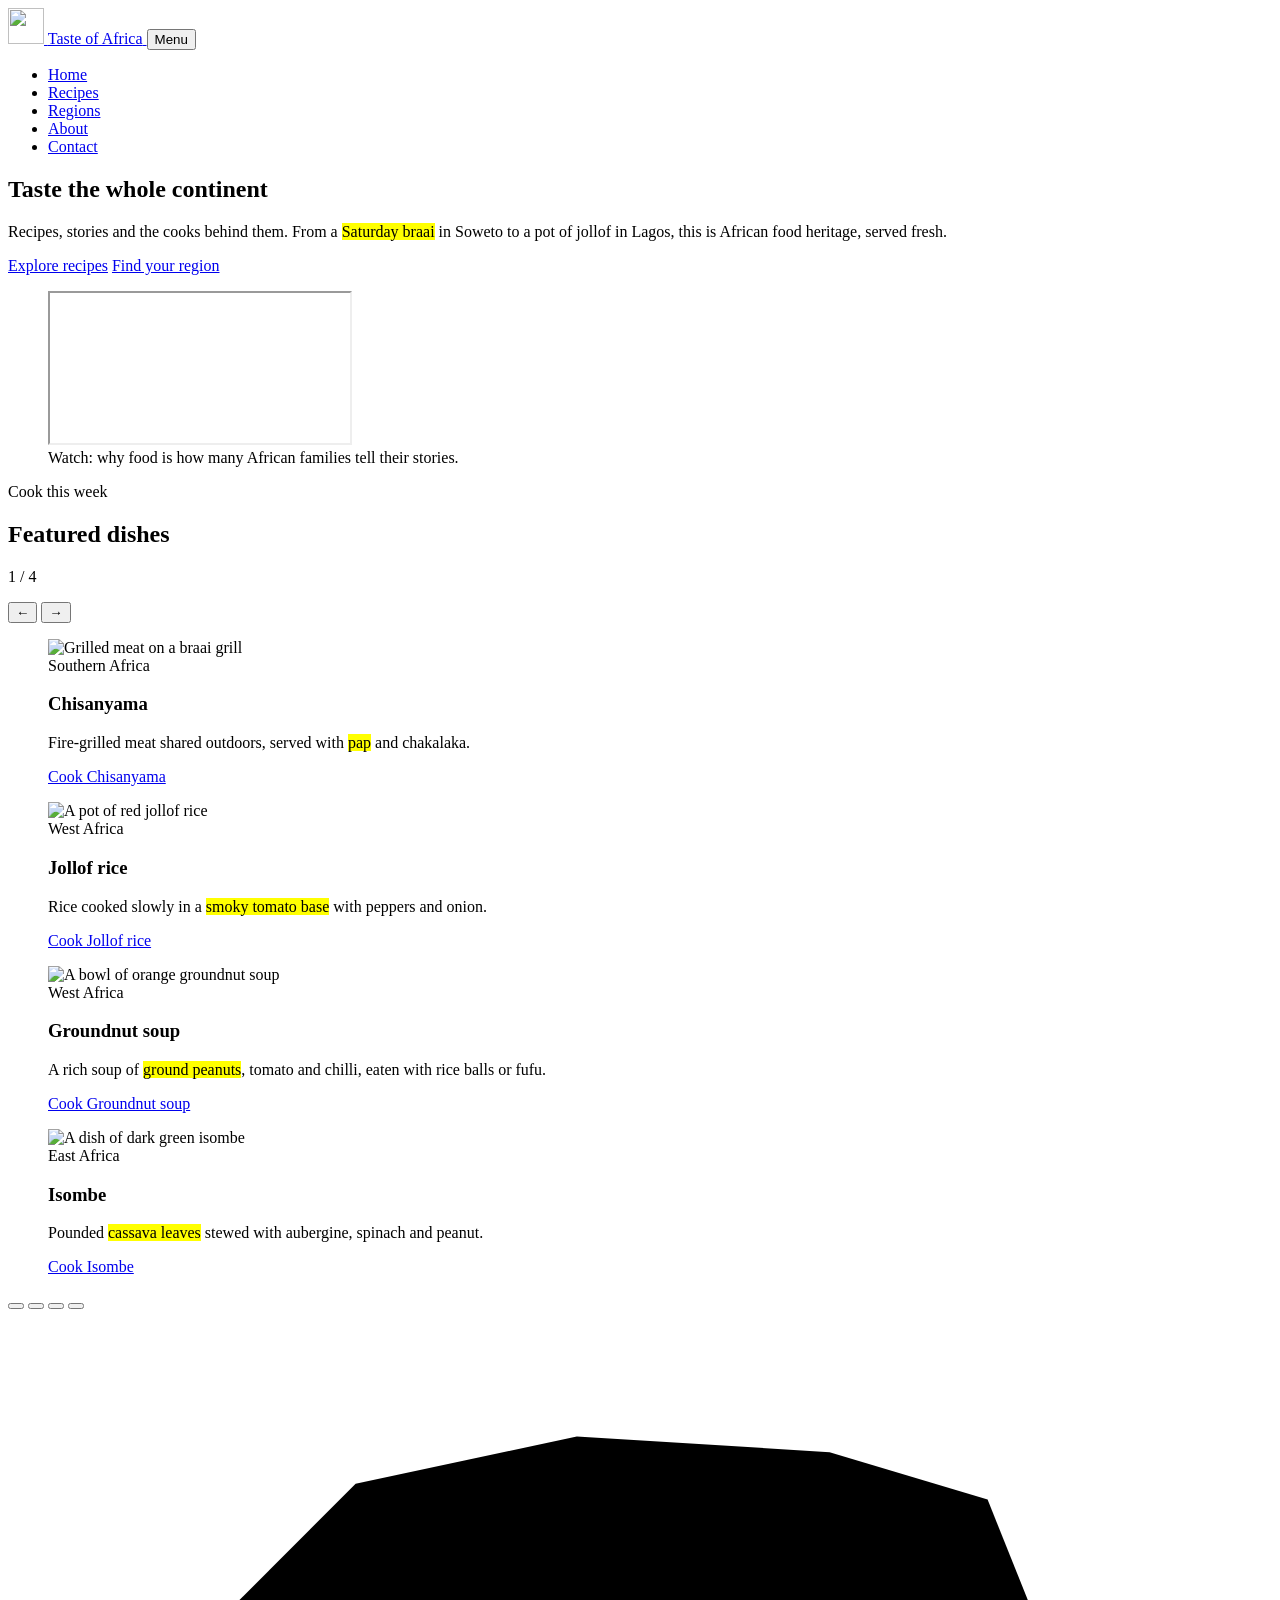
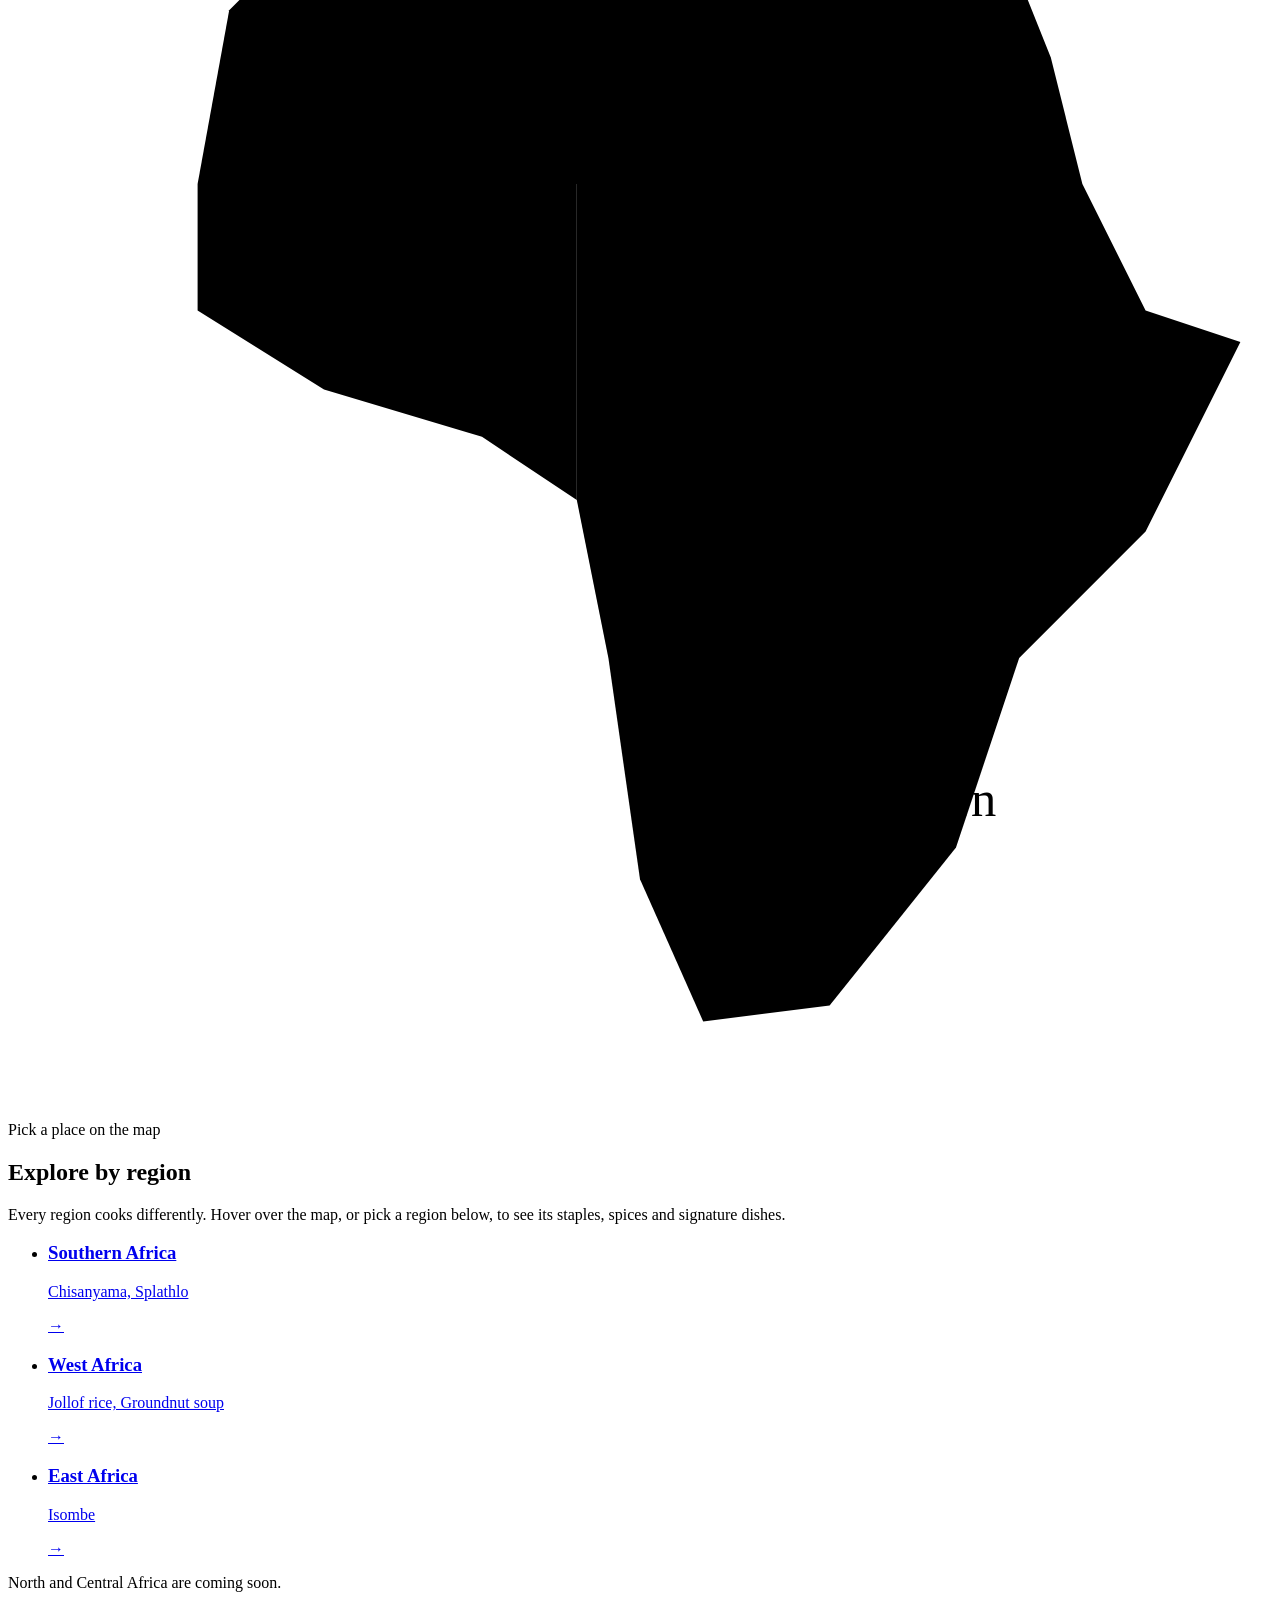
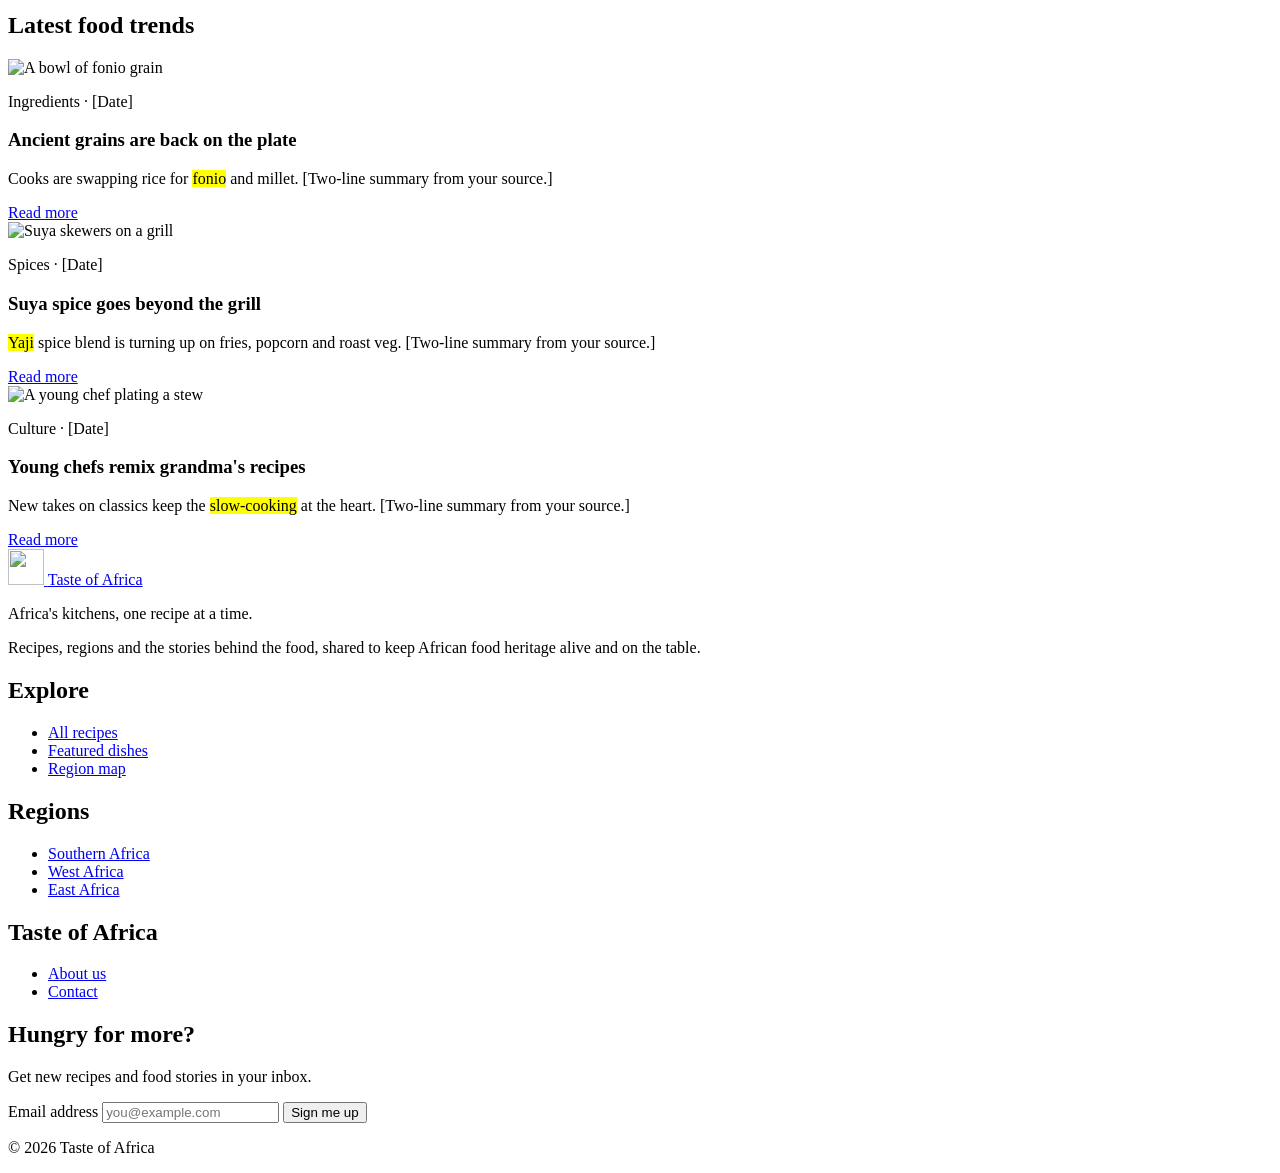
==== index.html @ c24361fb "Set up project structure and home page HTML" ====
<!DOCTYPE html>
<html lang="en">
<head>
  <meta charset="UTF-8">
  <meta name="viewport" content="width=device-width, initial-scale=1.0">
  <meta name="description" content="Recipes, regions and the stories behind African food, shared to keep African food heritage alive.">
  <title>Taste of Africa | Home</title>

  <link rel="preconnect" href="https://fonts.googleapis.com">
  <link rel="preconnect" href="https://fonts.gstatic.com" crossorigin>
  <link href="https://fonts.googleapis.com/css2?family=Bagel+Fat+One&family=Poppins:wght@400;500;600;700&display=swap" rel="stylesheet">

  <link rel="stylesheet" href="css/styles.css">
  <script src="js/script.js" defer></script>
</head>
<body>
  <header class="site-header">
    <nav class="nav" aria-label="Main">
      <a class="brand" href="index.html">
        <img src="images/logo.svg" alt="" width="36" height="36">
        <span>Taste of Africa</span>
      </a>
      <button class="menu-button" type="button" aria-expanded="false" aria-controls="nav-links">Menu</button>
      <ul class="nav-links" id="nav-links">
        <li><a href="index.html" aria-current="page">Home</a></li>
        <li><a href="recipes.html">Recipes</a></li>
        <li><a href="#regions">Regions</a></li>
        <li><a href="about.html">About</a></li>
        <li><a href="contact.html">Contact</a></li>
      </ul>
    </nav>
  </header>

  <main>
    <section class="hero" aria-labelledby="hero-title">
      <div class="hero-text">
        <h1 id="hero-title">Taste the whole continent</h1>
        <p>Recipes, stories and the cooks behind them. From a <mark>Saturday braai</mark> in Soweto to a pot of jollof in Lagos, this is African food heritage, served fresh.</p>
        <div class="hero-actions">
          <a class="btn btn-primary" href="recipes.html">Explore recipes</a>
          <a class="btn btn-secondary" href="#regions">Find your region</a>
        </div>
      </div>

      <figure class="hero-video">
        <iframe
          src="https://www.youtube.com/embed/VIDEO_ID"
          title="Introduction to African food culture video"
          loading="lazy"
          allow="accelerometer; clipboard-write; encrypted-media; gyroscope; picture-in-picture"
          referrerpolicy="strict-origin-when-cross-origin"
          allowfullscreen></iframe>
        <figcaption>Watch: why food is how many African families tell their stories.</figcaption>
      </figure>
    </section>

    <section class="featured" id="featured" aria-labelledby="featured-title">
      <div class="section-head">
        <div>
          <p class="eyebrow">Cook this week</p>
          <h2 id="featured-title">Featured dishes</h2>
        </div>
        <div class="carousel-controls">
          <p class="carousel-counter" aria-live="polite">1 / 4</p>
          <button class="carousel-prev" type="button" aria-label="Previous dish">&larr;</button>
          <button class="carousel-next" type="button" aria-label="Next dish">&rarr;</button>
        </div>
      </div>

      <div class="carousel">
        <figure class="slide is-active">
          <img src="images/dishes/chisanyama.jpg" alt="Grilled meat on a braai grill">
          <figcaption>
            <span class="tag tag-southern">Southern Africa</span>
            <h3>Chisanyama</h3>
            <p>Fire-grilled meat shared outdoors, served with <mark>pap</mark> and chakalaka.</p>
            <a class="btn btn-primary" href="recipes/chisanyama.html">Cook Chisanyama</a>
          </figcaption>
        </figure>

        <figure class="slide">
          <img src="images/dishes/jollof-rice.jpg" alt="A pot of red jollof rice">
          <figcaption>
            <span class="tag tag-west">West Africa</span>
            <h3>Jollof rice</h3>
            <p>Rice cooked slowly in a <mark>smoky tomato base</mark> with peppers and onion.</p>
            <a class="btn btn-primary" href="recipes/jollof-rice.html">Cook Jollof rice</a>
          </figcaption>
        </figure>

        <figure class="slide">
          <img src="images/dishes/groundnut-soup.jpg" alt="A bowl of orange groundnut soup">
          <figcaption>
            <span class="tag tag-west">West Africa</span>
            <h3>Groundnut soup</h3>
            <p>A rich soup of <mark>ground peanuts</mark>, tomato and chilli, eaten with rice balls or fufu.</p>
            <a class="btn btn-primary" href="recipes/groundnut-soup.html">Cook Groundnut soup</a>
          </figcaption>
        </figure>

        <figure class="slide">
          <img src="images/dishes/isombe.jpg" alt="A dish of dark green isombe">
          <figcaption>
            <span class="tag tag-east">East Africa</span>
            <h3>Isombe</h3>
            <p>Pounded <mark>cassava leaves</mark> stewed with aubergine, spinach and peanut.</p>
            <a class="btn btn-primary" href="recipes/isombe.html">Cook Isombe</a>
          </figcaption>
        </figure>
      </div>

      <div class="carousel-dots">
        <button type="button" aria-label="Show dish 1" aria-current="true"></button>
        <button type="button" aria-label="Show dish 2"></button>
        <button type="button" aria-label="Show dish 3"></button>
        <button type="button" aria-label="Show dish 4"></button>
      </div>
    </section>

    <section class="regions" id="regions" aria-labelledby="regions-title">
      <svg class="region-map" viewBox="0 0 400 440" aria-labelledby="map-title">
        <title id="map-title">Map of Africa's culinary regions</title>

        <g class="region region-soon">
          <title>North Africa, coming soon</title>
          <path d="M60 150 L70 95 L110 55 L180 40 L260 45 L310 60 L330 110 L340 150 Z"/>
          <text x="200" y="105">North &middot; soon</text>
        </g>

        <a class="region region-west" href="regions/west-africa.html" aria-label="West Africa">
          <title>West Africa</title>
          <path d="M60 150 L180 150 L180 250 L150 230 L100 215 L60 190 Z"/>
          <text x="120" y="185">West</text>
        </a>

        <g class="region region-soon">
          <title>Central Africa, coming soon</title>
          <path d="M180 150 L250 150 L250 300 L190 300 L180 250 Z"/>
          <text x="215" y="215">Central</text>
          <text x="215" y="235">soon</text>
        </g>

        <a class="region region-east" href="regions/east-africa.html" aria-label="East Africa">
          <title>East Africa</title>
          <path d="M250 150 L340 150 L360 190 L390 200 L360 260 L320 300 L250 300 Z"/>
          <text x="300" y="215">East</text>
        </a>

        <a class="region region-southern" href="regions/southern-africa.html" aria-label="Southern Africa">
          <title>Southern Africa</title>
          <path d="M190 300 L320 300 L300 360 L260 410 L220 415 L200 370 Z"/>
          <text x="255" y="350">Southern</text>
        </a>
      </svg>

      <div class="regions-text">
        <p class="eyebrow">Pick a place on the map</p>
        <h2 id="regions-title">Explore by region</h2>
        <p>Every region cooks differently. Hover over the map, or pick a region below, to see its staples, spices and signature dishes.</p>

        <ul class="region-cards">
          <li>
            <a class="region-card region-card-southern" href="regions/southern-africa.html">
              <h3>Southern Africa</h3>
              <p>Chisanyama, Splathlo</p>
              <span aria-hidden="true">&rarr;</span>
            </a>
          </li>
          <li>
            <a class="region-card region-card-west" href="regions/west-africa.html">
              <h3>West Africa</h3>
              <p>Jollof rice, Groundnut soup</p>
              <span aria-hidden="true">&rarr;</span>
            </a>
          </li>
          <li>
            <a class="region-card region-card-east" href="regions/east-africa.html">
              <h3>East Africa</h3>
              <p>Isombe</p>
              <span aria-hidden="true">&rarr;</span>
            </a>
          </li>
        </ul>

        <p>North and Central Africa are coming soon.</p>
      </div>
    </section>

    <section class="trends" aria-labelledby="trends-title">
      <h2 id="trends-title">Latest food trends</h2>

      <div class="trend-list">
        <article class="trend-card">
          <img src="images/trends/fonio.jpg" alt="A bowl of fonio grain">
          <p class="trend-meta"><span>Ingredients</span> &middot; [Date]</p>
          <h3>Ancient grains are back on the plate</h3>
          <p>Cooks are swapping rice for <mark>fonio</mark> and millet. [Two-line summary from your source.]</p>
          <a href="#">Read more</a>
        </article>

        <article class="trend-card">
          <img src="images/trends/suya.jpg" alt="Suya skewers on a grill">
          <p class="trend-meta"><span>Spices</span> &middot; [Date]</p>
          <h3>Suya spice goes beyond the grill</h3>
          <p><mark>Yaji</mark> spice blend is turning up on fries, popcorn and roast veg. [Two-line summary from your source.]</p>
          <a href="#">Read more</a>
        </article>

        <article class="trend-card">
          <img src="images/trends/young-chef.jpg" alt="A young chef plating a stew">
          <p class="trend-meta"><span>Culture</span> &middot; [Date]</p>
          <h3>Young chefs remix grandma's recipes</h3>
          <p>New takes on classics keep the <mark>slow-cooking</mark> at the heart. [Two-line summary from your source.]</p>
          <a href="#">Read more</a>
        </article>
      </div>
    </section>
  </main>

  <footer class="site-footer">
    <div class="checker-strip" aria-hidden="true"></div>

    <div class="footer-brand">
      <a class="brand" href="index.html">
        <img src="images/logo.svg" alt="" width="36" height="36">
        <span>Taste of Africa</span>
      </a>
      <p class="tagline">Africa's kitchens, one recipe at a time.</p>
      <p>Recipes, regions and the stories behind the food, shared to keep African food heritage alive and on the table.</p>
    </div>

    <nav class="footer-links" aria-label="Footer">
      <div>
        <h2>Explore</h2>
        <ul>
          <li><a href="recipes.html">All recipes</a></li>
          <li><a href="#featured">Featured dishes</a></li>
          <li><a href="#regions">Region map</a></li>
        </ul>
      </div>
      <div>
        <h2>Regions</h2>
        <ul>
          <li><a href="regions/southern-africa.html">Southern Africa</a></li>
          <li><a href="regions/west-africa.html">West Africa</a></li>
          <li><a href="regions/east-africa.html">East Africa</a></li>
        </ul>
      </div>
      <div>
        <h2>Taste of Africa</h2>
        <ul>
          <li><a href="about.html">About us</a></li>
          <li><a href="contact.html">Contact</a></li>
        </ul>
      </div>
    </nav>

    <form class="newsletter" action="#" method="post">
      <div>
        <h2>Hungry for more?</h2>
        <p>Get new recipes and food stories in your inbox.</p>
      </div>
      <label for="newsletter-email">Email address</label>
      <input type="email" id="newsletter-email" name="email" placeholder="you@example.com" required>
      <button type="submit">Sign me up</button>
    </form>

    <p class="copyright">&copy; 2026 Taste of Africa</p>
  </footer>
</body>
</html>
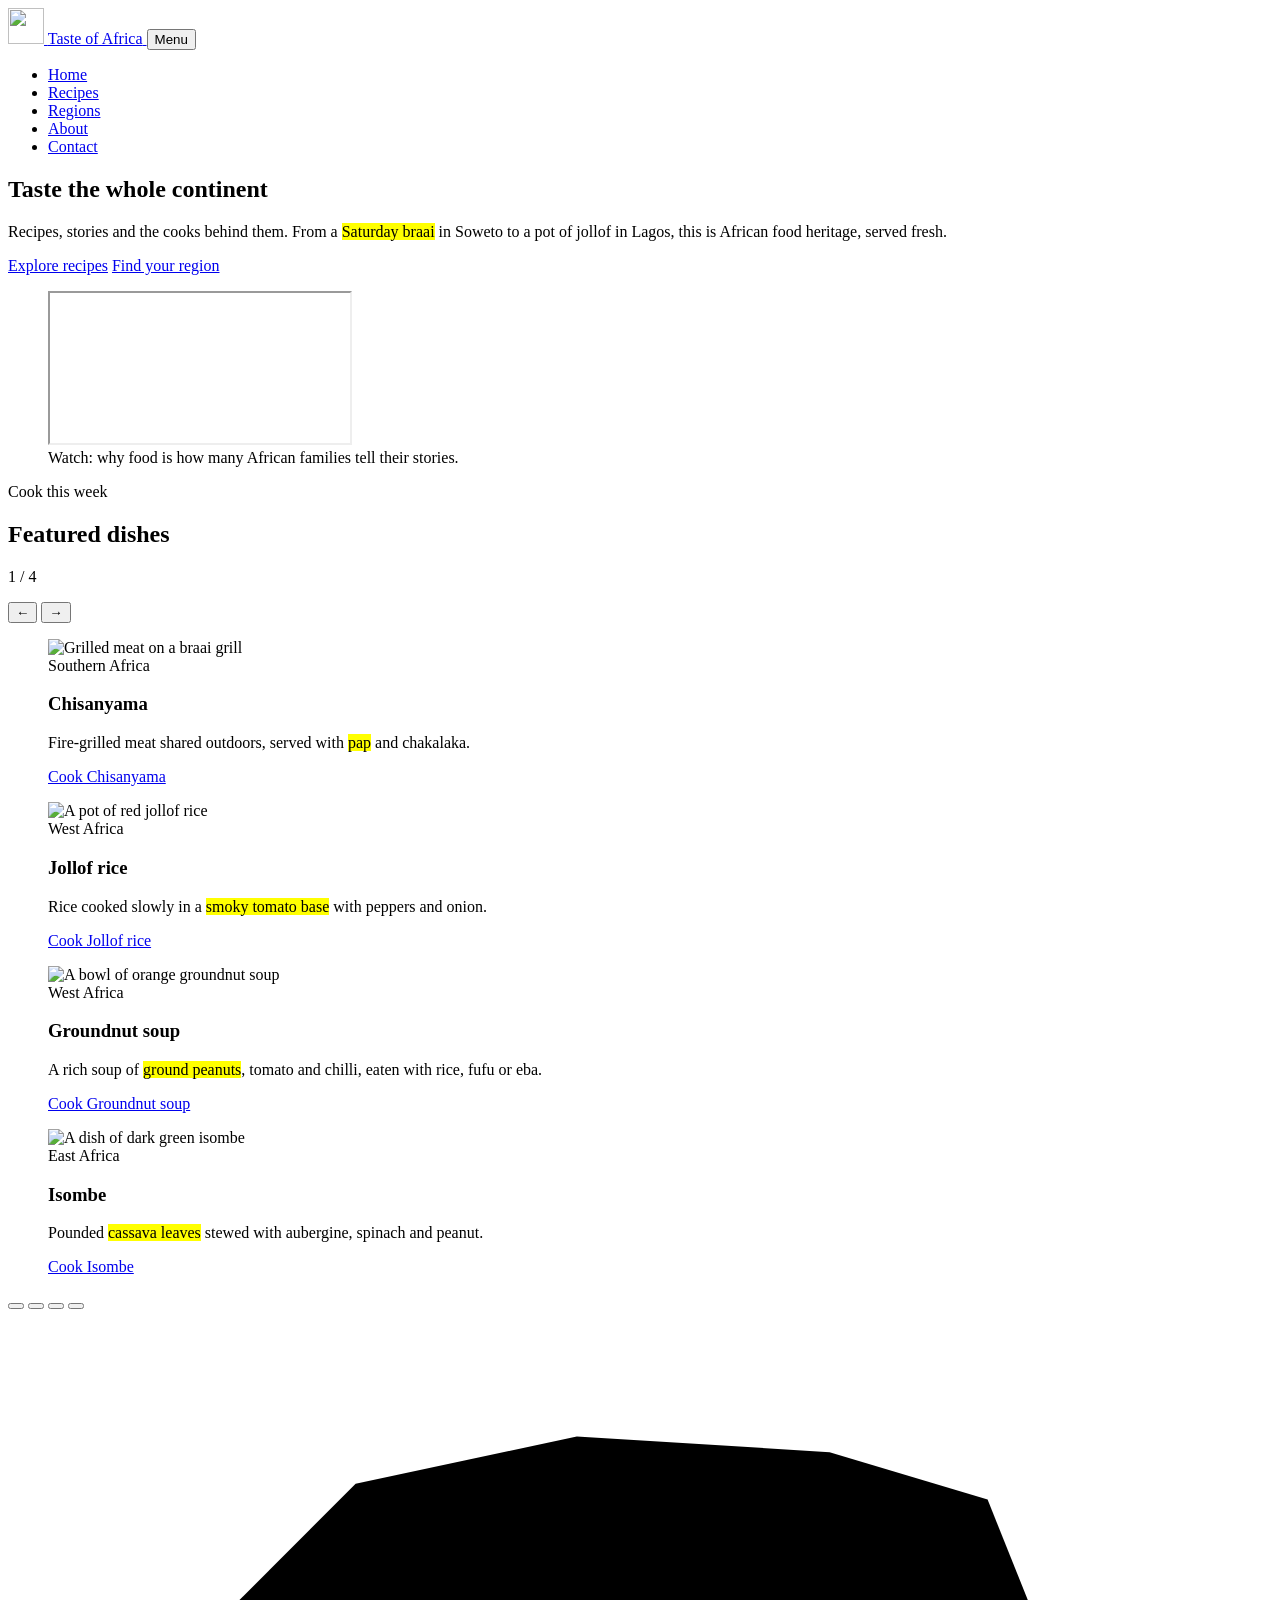
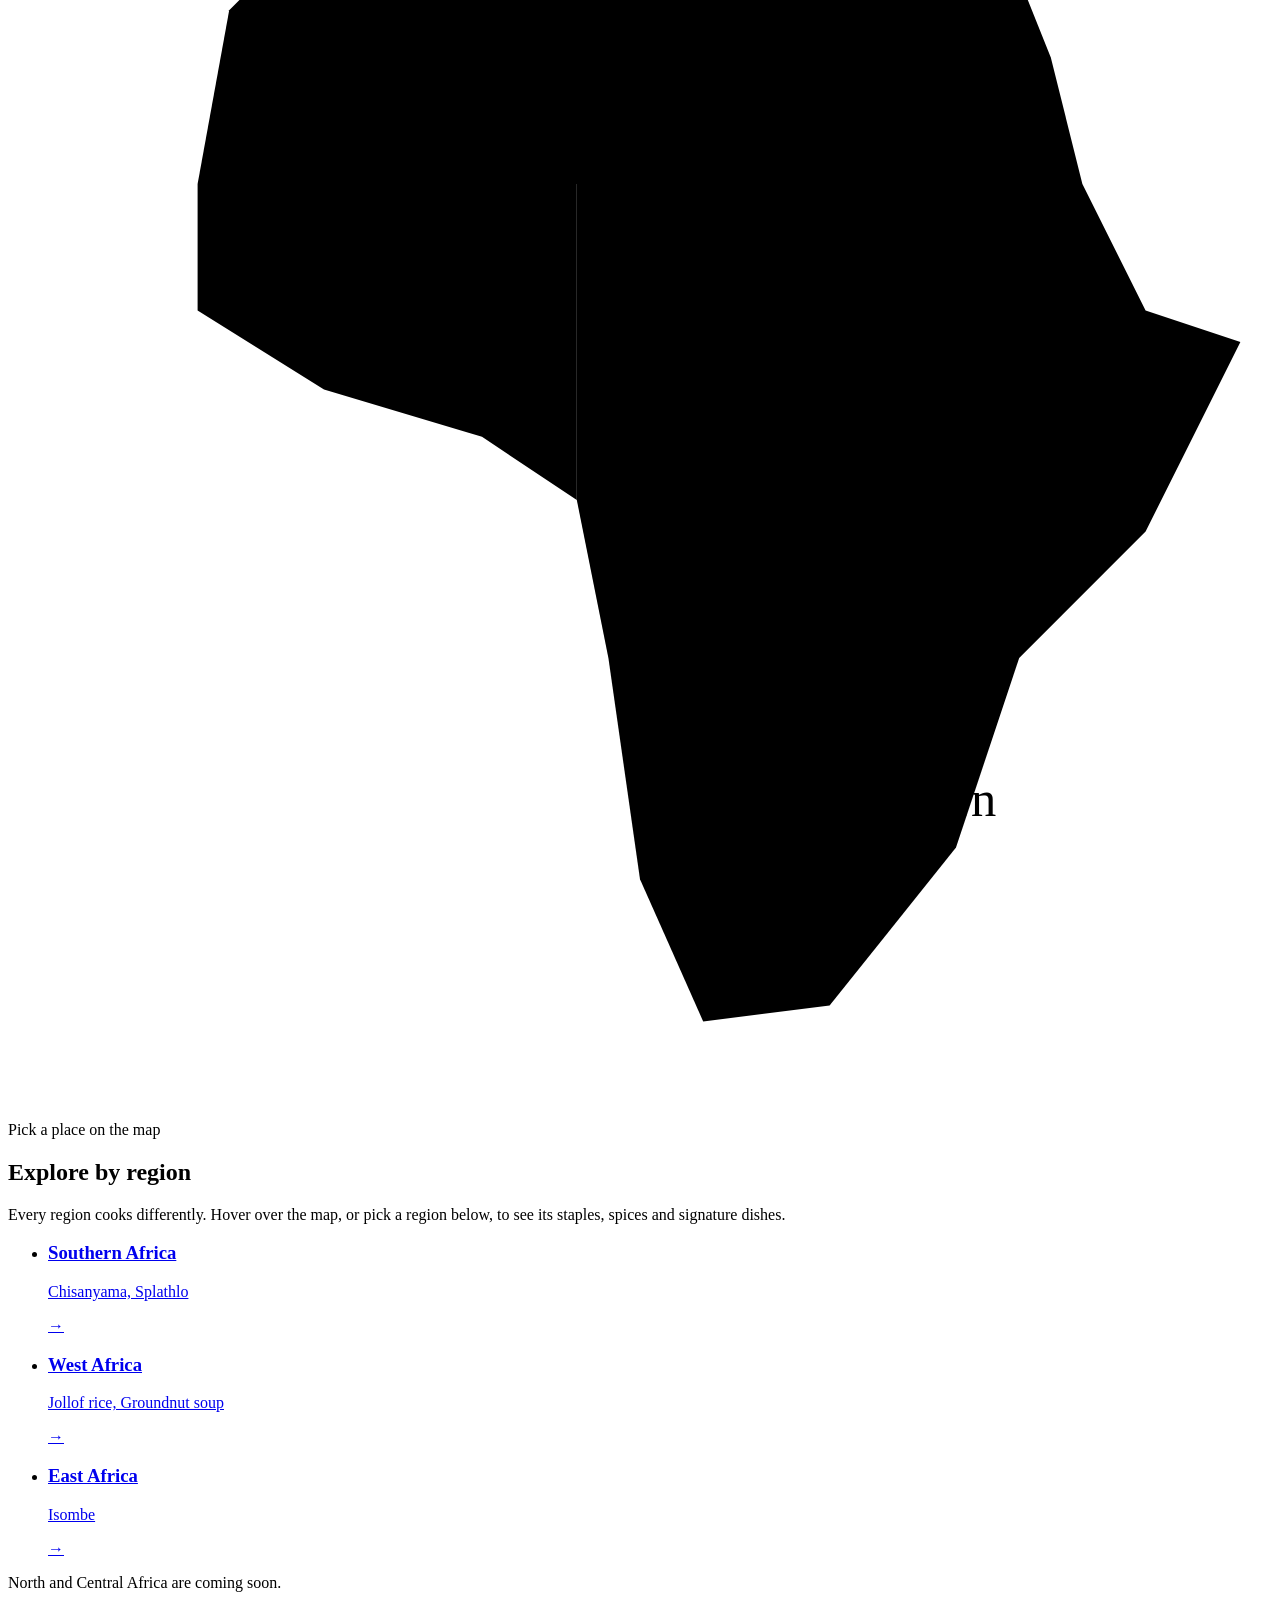
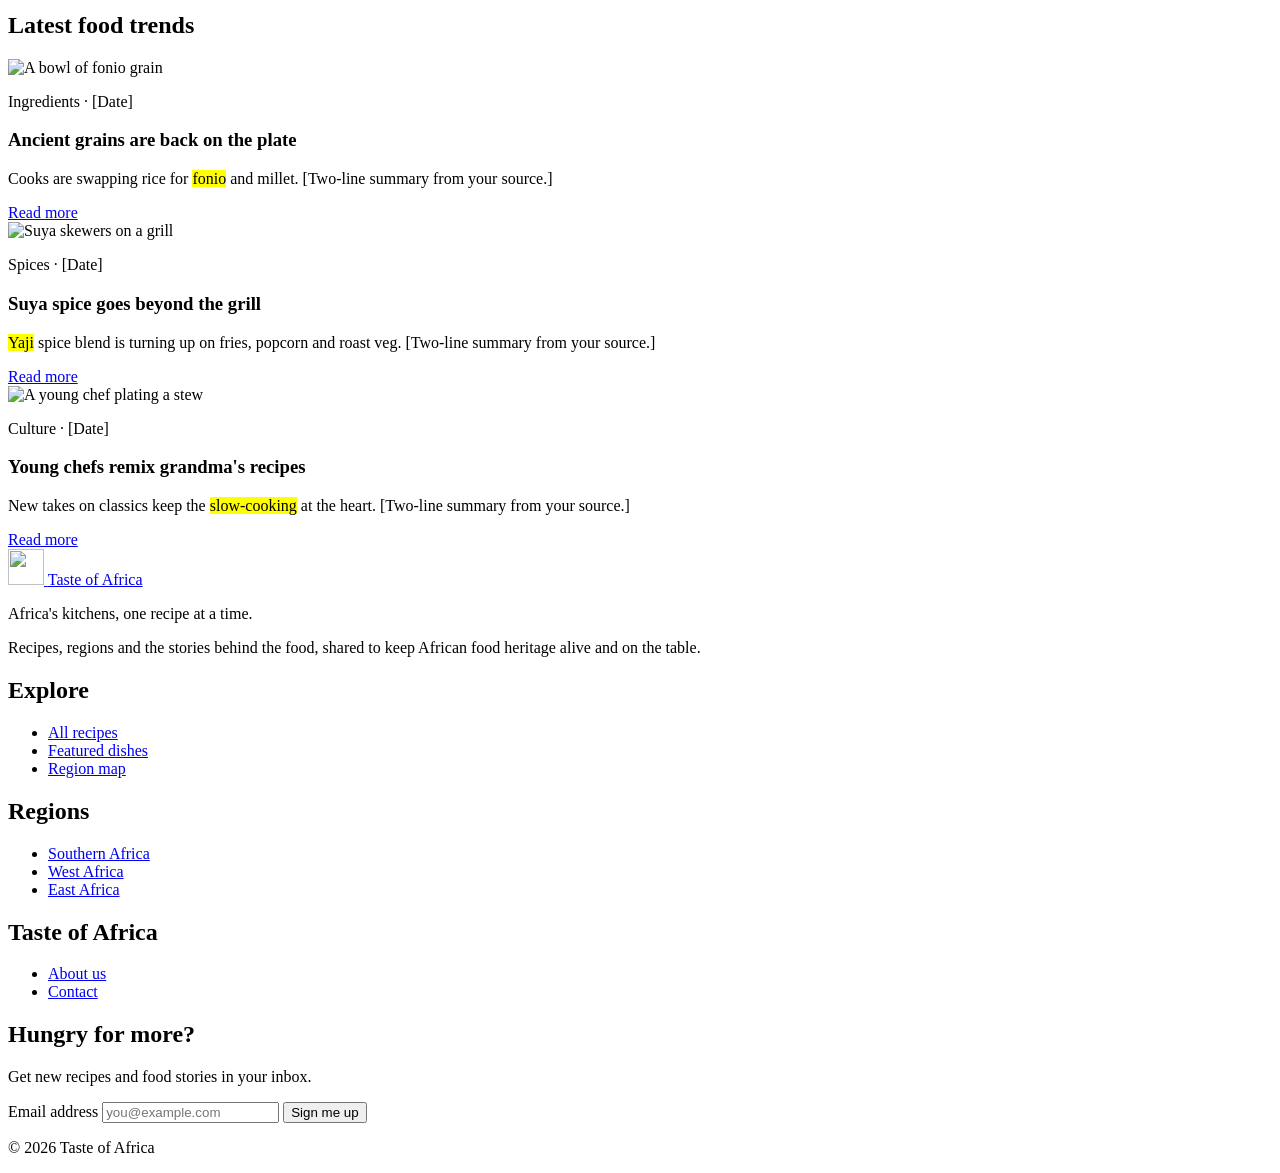
==== commit 9f9a2d92: "add region pages for South, West and East Africa" ====
--- a/index.html
+++ b/index.html
@@ -93,7 +93,7 @@
           <figcaption>
             <span class="tag tag-west">West Africa</span>
             <h3>Groundnut soup</h3>
-            <p>A rich soup of <mark>ground peanuts</mark>, tomato and chilli, eaten with rice balls or fufu.</p>
+            <p>A rich soup of <mark>ground peanuts</mark>, tomato and chilli, eaten with rice, fufu or eba.</p>
             <a class="btn btn-primary" href="recipes/groundnut-soup.html">Cook Groundnut soup</a>
           </figcaption>
         </figure>
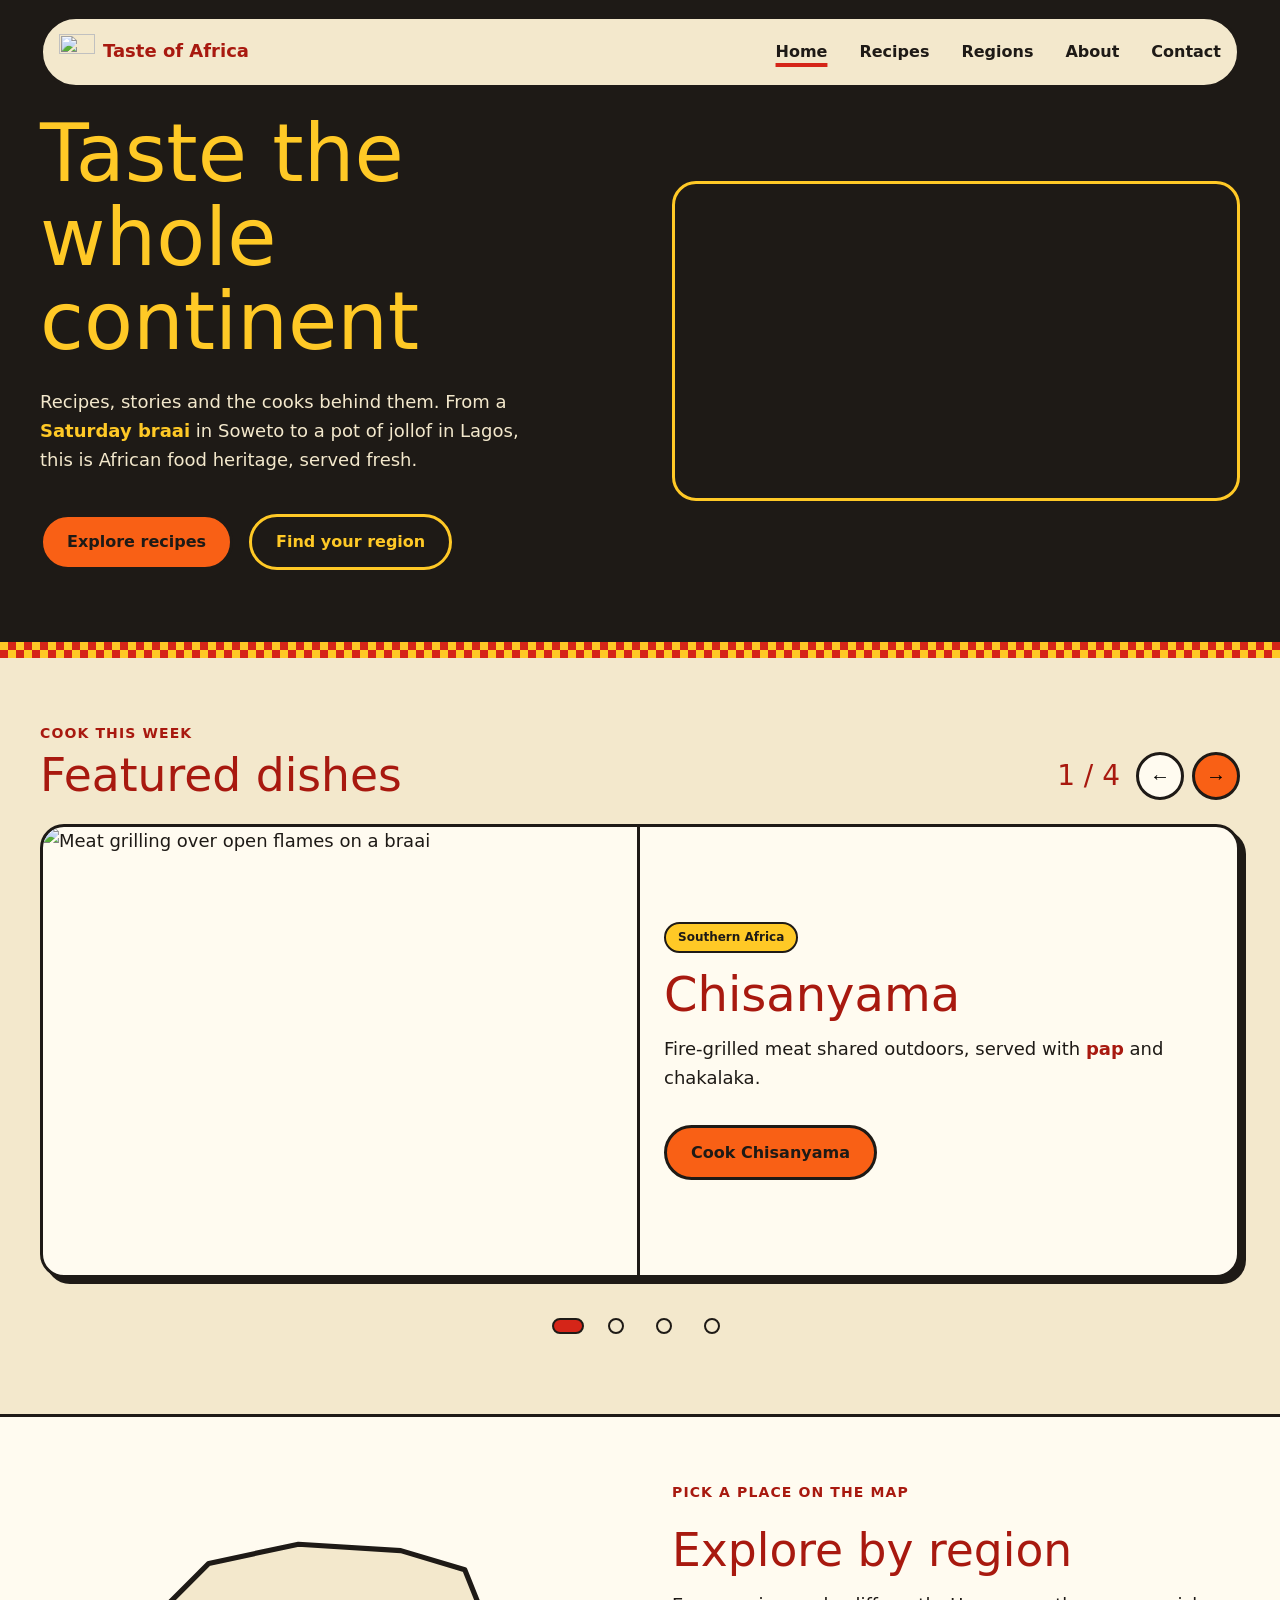
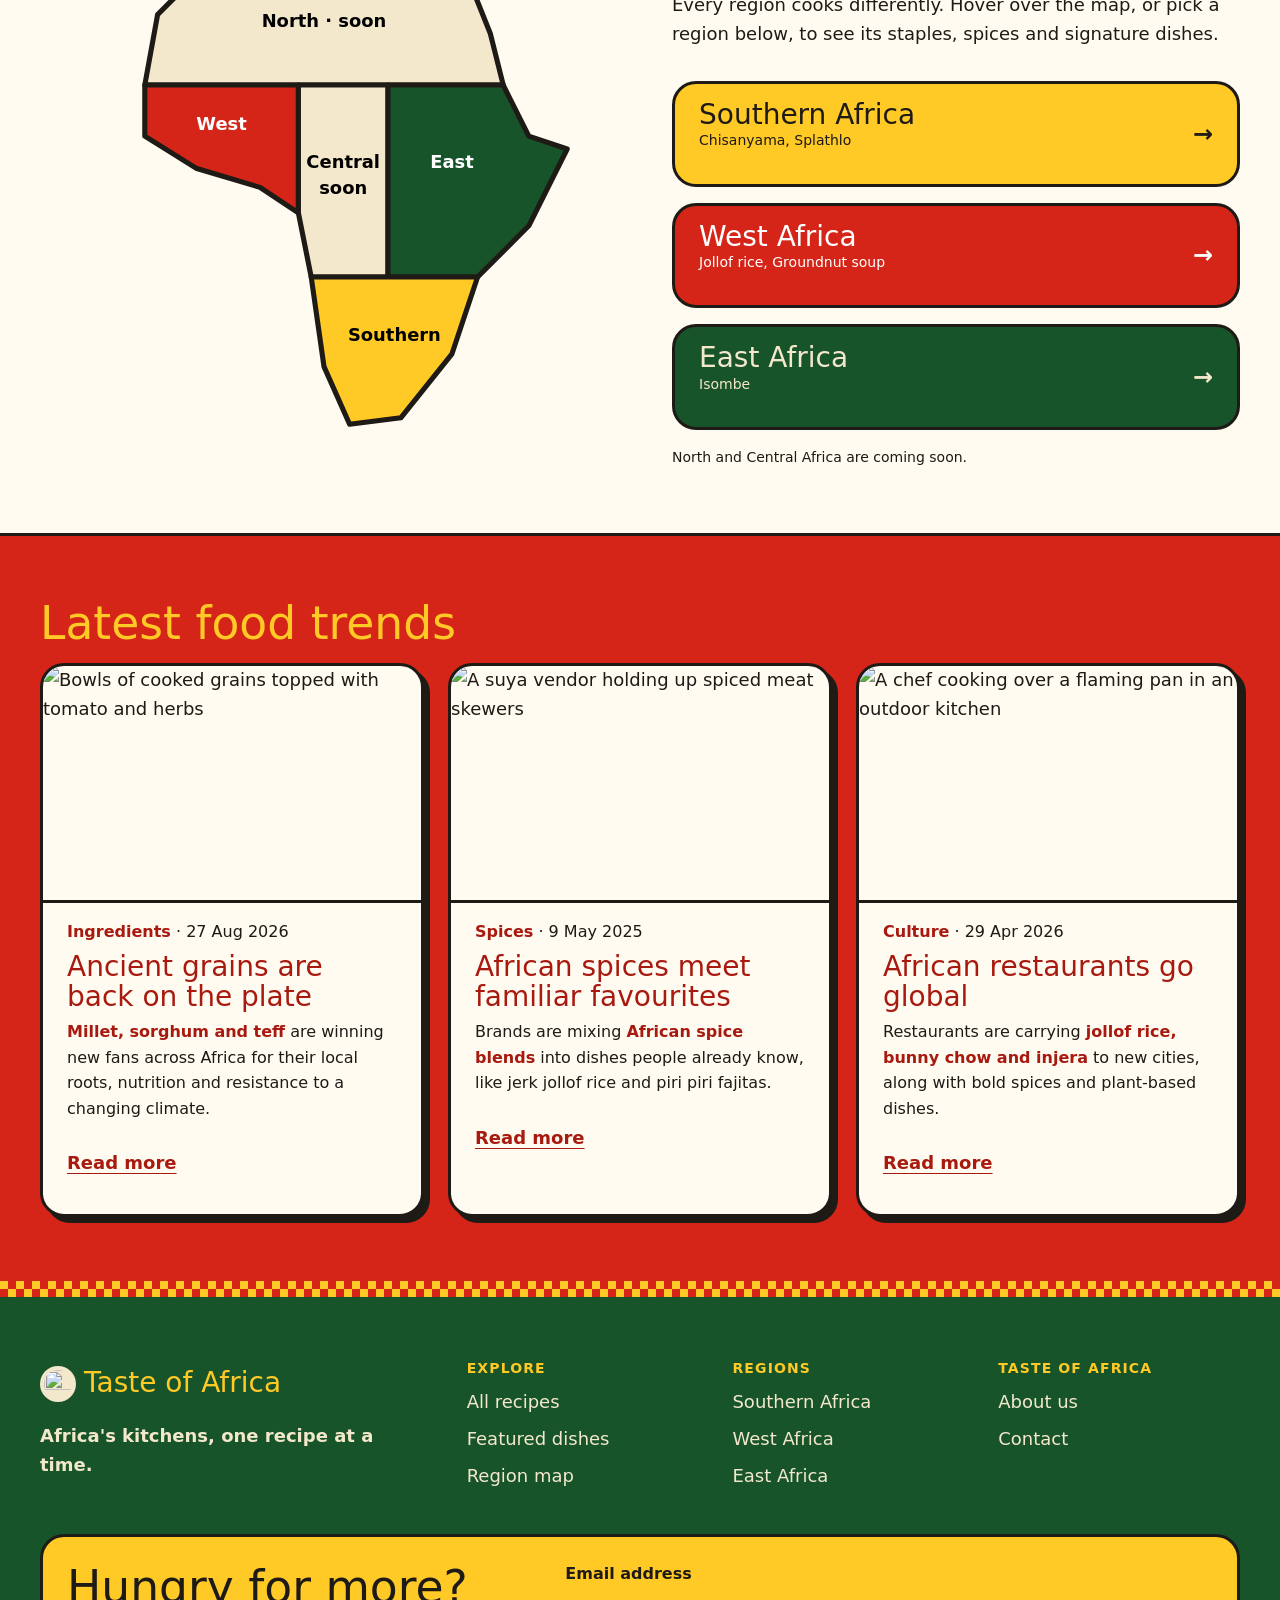
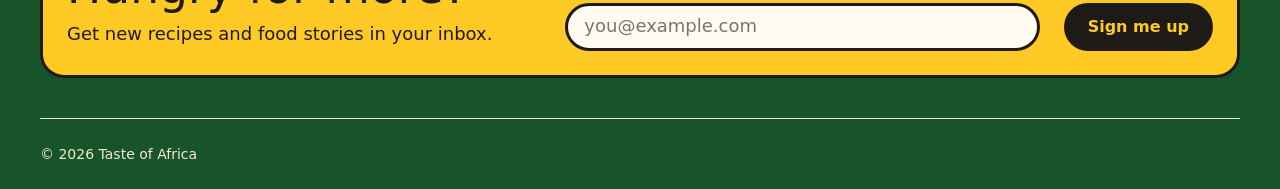
==== commit f117b2c0: "feat: add hero video, trend articles and dish photos to home page" ====
--- a/index.html
+++ b/index.html
@@ -42,16 +42,16 @@
         </div>
       </div>
 
-      <figure class="hero-video">
+      <div class="hero-video">
         <iframe
-          src="https://www.youtube.com/embed/VIDEO_ID"
+          src="https://www.youtube.com/embed/UY3H5a_Hi3A"
           title="Introduction to African food culture video"
           loading="lazy"
           allow="accelerometer; clipboard-write; encrypted-media; gyroscope; picture-in-picture"
           referrerpolicy="strict-origin-when-cross-origin"
           allowfullscreen></iframe>
-        <figcaption>Watch: why food is how many African families tell their stories.</figcaption>
-      </figure>
+      </div>
+      <div class="checker-strip" aria-hidden="true"></div>
     </section>
 
     <section class="featured" id="featured" aria-labelledby="featured-title">
@@ -69,7 +69,7 @@
 
       <div class="carousel">
         <figure class="slide is-active">
-          <img src="images/dishes/chisanyama.jpg" alt="Grilled meat on a braai grill">
+          <img src="images/dishes/chisanyama.avif" alt="Meat grilling over open flames on a braai">
           <figcaption>
             <span class="tag tag-southern">Southern Africa</span>
             <h3>Chisanyama</h3>
@@ -79,7 +79,7 @@
         </figure>
 
         <figure class="slide">
-          <img src="images/dishes/jollof-rice.jpg" alt="A pot of red jollof rice">
+          <img src="images/dishes/jollof-rice.avif" alt="A bowl of jollof rice">
           <figcaption>
             <span class="tag tag-west">West Africa</span>
             <h3>Jollof rice</h3>
@@ -191,27 +191,27 @@
 
       <div class="trend-list">
         <article class="trend-card">
-          <img src="images/trends/fonio.jpg" alt="A bowl of fonio grain">
-          <p class="trend-meta"><span>Ingredients</span> &middot; [Date]</p>
+          <img src="images/trends/fonio.avif" alt="Bowls of cooked grains topped with tomato and herbs">
+          <p class="trend-meta"><span>Ingredients</span> &middot; <time datetime="2026-08-27">27 Aug 2026</time></p>
           <h3>Ancient grains are back on the plate</h3>
-          <p>Cooks are swapping rice for <mark>fonio</mark> and millet. [Two-line summary from your source.]</p>
-          <a href="#">Read more</a>
+          <p><mark>Millet, sorghum and teff</mark> are winning new fans across Africa for their local roots, nutrition and resistance to a changing climate.</p>
+          <a href="https://www.foodnavigator.com/Article/2026/08/27/big-food-trends-in-africa/">Read more</a>
         </article>
 
         <article class="trend-card">
-          <img src="images/trends/suya.jpg" alt="Suya skewers on a grill">
-          <p class="trend-meta"><span>Spices</span> &middot; [Date]</p>
-          <h3>Suya spice goes beyond the grill</h3>
-          <p><mark>Yaji</mark> spice blend is turning up on fries, popcorn and roast veg. [Two-line summary from your source.]</p>
-          <a href="#">Read more</a>
+          <img src="images/trends/suya.avif" alt="A suya vendor holding up spiced meat skewers">
+          <p class="trend-meta"><span>Spices</span> &middot; <time datetime="2025-05-09">9 May 2025</time></p>
+          <h3>African spices meet familiar favourites</h3>
+          <p>Brands are mixing <mark>African spice blends</mark> into dishes people already know, like jerk jollof rice and piri piri fajitas.</p>
+          <a href="https://www.ift.org/food-technology-magazine/the-emerging-flavors-of-africa">Read more</a>
         </article>
 
         <article class="trend-card">
-          <img src="images/trends/young-chef.jpg" alt="A young chef plating a stew">
-          <p class="trend-meta"><span>Culture</span> &middot; [Date]</p>
-          <h3>Young chefs remix grandma's recipes</h3>
-          <p>New takes on classics keep the <mark>slow-cooking</mark> at the heart. [Two-line summary from your source.]</p>
-          <a href="#">Read more</a>
+          <img src="images/trends/young-chef.avif" alt="A chef cooking over a flaming pan in an outdoor kitchen">
+          <p class="trend-meta"><span>Culture</span> &middot; <time datetime="2026-04-29">29 Apr 2026</time></p>
+          <h3>African restaurants go global</h3>
+          <p>Restaurants are carrying <mark>jollof rice, bunny chow and injera</mark> to new cities, along with bold spices and plant-based dishes.</p>
+          <a href="https://sahararestaurantmelbourne.com.au/blog/how-african-restaurants-are-shaping-the-global-food-scene/">Read more</a>
         </article>
       </div>
     </section>
@@ -226,7 +226,6 @@
         <span>Taste of Africa</span>
       </a>
       <p class="tagline">Africa's kitchens, one recipe at a time.</p>
-      <p>Recipes, regions and the stories behind the food, shared to keep African food heritage alive and on the table.</p>
     </div>
 
     <nav class="footer-links" aria-label="Footer">
--- a/css/styles.css
+++ b/css/styles.css
@@ -0,0 +1,874 @@
+/* ========== Tokens ========== */
+
+:root {
+  --tomato: #d52518;
+  --chilli: #a8190f;
+  --sunshine: #ffc926;
+  --carrot: #f96015;
+  --forest: #18542a;
+  --cream: #f3e8cc;
+  --card: #fffbf0;
+  --ink: #1e1a16;
+  --white: #ffffff;
+
+  --font-heading: "Bagel Fat One", system-ui, sans-serif;
+  --font-body: "Poppins", system-ui, sans-serif;
+
+  --space-xs: 0.5rem;
+  --space-s: 1rem;
+  --space-m: 1.5rem;
+  --space-l: 2.5rem;
+  --space-xl: 4rem;
+
+  --page-width: 75rem;
+  --inline-pad: max(var(--space-s), (100% - var(--page-width)) / 2);
+  --header-space: 7rem;
+
+  --border: 3px solid var(--ink);
+  --radius-card: 1.5rem;
+  --radius-image: 1.25rem;
+  --radius-pill: 999px;
+  --shadow: 6px 6px 0 var(--ink);
+
+  --focus-color: var(--ink);
+}
+
+@media (min-width: 768px) {
+  :root {
+    --inline-pad: max(var(--space-l), (100% - var(--page-width)) / 2);
+  }
+}
+
+/* ========== Base ========== */
+
+*,
+*::before,
+*::after {
+  box-sizing: border-box;
+}
+
+html {
+  @media (prefers-reduced-motion: no-preference) {
+    scroll-behavior: smooth;
+  }
+}
+
+body {
+  margin: 0;
+  background: var(--cream);
+  color: var(--ink);
+  font-family: var(--font-body);
+  font-size: 1.125rem;
+  line-height: 1.6;
+}
+
+h1,
+h2,
+h3 {
+  margin: 0 0 var(--space-s);
+  font-family: var(--font-heading);
+  font-weight: 400;
+  line-height: 1.05;
+  color: var(--chilli);
+}
+
+h1 {
+  font-size: clamp(3rem, 8vw + 1rem, 10.5rem);
+}
+
+h2 {
+  font-size: clamp(2rem, 2vw + 1.25rem, 3rem);
+}
+
+h3 {
+  font-size: clamp(1.375rem, 1vw + 1rem, 1.75rem);
+}
+
+p {
+  margin: 0 0 var(--space-s);
+
+  &:last-child {
+    margin-bottom: 0;
+  }
+}
+
+a {
+  color: var(--chilli);
+  font-weight: 600;
+  text-underline-offset: 0.2em;
+
+  &:hover {
+    color: var(--tomato);
+    text-decoration-thickness: 3px;
+  }
+}
+
+img {
+  display: block;
+  max-width: 100%;
+  height: auto;
+}
+
+iframe {
+  display: block;
+  width: 100%;
+  aspect-ratio: 16 / 9;
+  border: var(--border);
+  border-radius: var(--radius-card);
+  background: var(--ink);
+}
+
+ul[class],
+ol[class],
+.footer-links ul {
+  margin: 0;
+  padding: 0;
+  list-style: none;
+}
+
+figure {
+  margin: 0;
+}
+
+mark {
+  background: none;
+  color: var(--mark-color, var(--chilli));
+  font-weight: 700;
+}
+
+:focus-visible {
+  outline: 3px solid var(--focus-color);
+  outline-offset: 3px;
+}
+
+/* Text fields show focus on click too, so they get a softer glow instead of the outline */
+input,
+select,
+textarea {
+  &:focus-visible {
+    outline: none;
+    border-color: var(--carrot);
+    box-shadow: 0 0 0 4px color-mix(in srgb, var(--carrot) 40%, transparent);
+  }
+}
+
+main > section {
+  position: relative;
+  padding: var(--space-xl) var(--inline-pad);
+}
+
+@media (prefers-reduced-motion: reduce) {
+  *,
+  *::before,
+  *::after {
+    transition: none !important;
+  }
+}
+
+/* ========== Shared pieces ========== */
+
+.eyebrow {
+  margin-bottom: var(--space-xs);
+  font-size: 0.875rem;
+  font-weight: 700;
+  letter-spacing: 0.08em;
+  text-transform: uppercase;
+  color: var(--chilli);
+}
+
+.btn {
+  display: inline-flex;
+  align-items: center;
+  justify-content: center;
+  gap: var(--space-xs);
+  min-height: 3rem;
+  padding: 0.75rem 1.5rem;
+  border: var(--border);
+  border-radius: var(--radius-pill);
+  font-size: 1rem;
+  font-weight: 600;
+  text-decoration: none;
+  transition: background-color 0.2s, color 0.2s;
+
+  &:hover {
+    background: var(--sunshine);
+    color: var(--ink);
+  }
+}
+
+.btn-primary {
+  background: var(--carrot);
+  color: var(--ink);
+}
+
+.btn-secondary {
+  background: transparent;
+  color: inherit;
+  border-color: currentColor;
+}
+
+.tag {
+  display: inline-block;
+  padding: 0.25rem 0.75rem;
+  border: 2px solid var(--ink);
+  border-radius: var(--radius-pill);
+  font-size: 0.75rem;
+  font-weight: 700;
+}
+
+.tag-southern {
+  background: var(--sunshine);
+  color: var(--ink);
+}
+
+.tag-west {
+  background: var(--tomato);
+  color: var(--white);
+}
+
+.tag-east {
+  background: var(--forest);
+  color: var(--cream);
+}
+
+.checker-strip {
+  position: absolute;
+  inset: auto 0 0;
+  height: 1rem;
+  background: repeating-conic-gradient(var(--tomato) 0 25%, var(--sunshine) 0 50%) 0 0 / 1rem 1rem;
+}
+
+/* ========== Header and nav ========== */
+
+.site-header {
+  position: absolute;
+  inset: var(--space-s) 0 auto;
+  z-index: 10;
+  padding-inline: var(--inline-pad);
+}
+
+.nav {
+  display: flex;
+  flex-wrap: wrap;
+  align-items: center;
+  justify-content: space-between;
+  padding: var(--space-xs) var(--space-xs) var(--space-xs) var(--space-s);
+  border: var(--border);
+  border-radius: var(--radius-card);
+  background: var(--cream);
+
+  @media (min-width: 768px) {
+    border-radius: var(--radius-pill);
+  }
+}
+
+.brand {
+  display: flex;
+  align-items: center;
+  gap: var(--space-xs);
+  color: var(--chilli);
+  font-weight: 700;
+  text-decoration: none;
+}
+
+.menu-button {
+  width: 3rem;
+  height: 3rem;
+  border: var(--border);
+  border-radius: 0.75rem;
+  font-size: 0;
+  cursor: pointer;
+  background:
+    linear-gradient(var(--ink) 0 0) center calc(50% - 7px) / 1.25rem 3px no-repeat,
+    linear-gradient(var(--ink) 0 0) center / 1.25rem 3px no-repeat,
+    linear-gradient(var(--ink) 0 0) center calc(50% + 7px) / 1.25rem 3px no-repeat,
+    var(--sunshine);
+
+  @media (min-width: 768px) {
+    display: none;
+  }
+}
+
+.nav-links {
+  display: none;
+  flex-basis: 100%;
+  flex-direction: column;
+  padding-block: var(--space-xs);
+
+  .menu-button[aria-expanded="true"] + & {
+    display: flex;
+  }
+
+  @media (min-width: 768px) {
+    display: flex;
+    flex-basis: auto;
+    flex-direction: row;
+    gap: var(--space-s);
+    padding: 0;
+  }
+
+  a {
+    display: block;
+    padding: 0.75rem var(--space-xs);
+    color: var(--ink);
+    font-size: 1rem;
+    text-decoration: none;
+    text-decoration-thickness: 3px;
+    text-underline-offset: 0.4em;
+
+    &:hover {
+      color: var(--chilli);
+      text-decoration-line: underline;
+    }
+
+    &[aria-current="page"] {
+      text-decoration: underline 4px var(--tomato);
+    }
+  }
+}
+
+/* ========== Footer ========== */
+
+.site-footer {
+  --focus-color: var(--sunshine);
+  position: relative;
+  display: grid;
+  gap: var(--space-l);
+  padding: calc(var(--space-xl) + 1rem) var(--inline-pad) var(--space-m);
+  background: var(--forest);
+  color: var(--cream);
+
+  @media (min-width: 1024px) {
+    grid-template-columns: 1fr 2fr;
+  }
+
+  > .checker-strip {
+    inset: 0 0 auto;
+  }
+
+  a {
+    color: var(--cream);
+    text-decoration: none;
+
+    &:hover {
+      color: var(--sunshine);
+    }
+  }
+
+  .brand span {
+    font-family: var(--font-heading);
+    font-size: 1.75rem;
+    font-weight: 400;
+    color: var(--sunshine);
+  }
+
+  .brand img {
+    padding: 0.25rem;
+    border-radius: 50%;
+    background: var(--cream);
+  }
+}
+
+.footer-brand .tagline {
+  margin-top: var(--space-s);
+  font-weight: 700;
+}
+
+.footer-links {
+  display: grid;
+  gap: var(--space-m);
+
+  @media (min-width: 768px) {
+    grid-template-columns: repeat(3, 1fr);
+  }
+
+  h2 {
+    margin-bottom: var(--space-xs);
+    font-family: var(--font-body);
+    font-size: 0.875rem;
+    font-weight: 700;
+    letter-spacing: 0.08em;
+    text-transform: uppercase;
+    color: var(--sunshine);
+  }
+
+  a {
+    display: inline-block;
+    padding-block: 0.25rem;
+    font-weight: 400;
+  }
+}
+
+.newsletter {
+  --focus-color: var(--ink);
+  display: grid;
+  gap: var(--space-s);
+  padding: var(--space-m);
+  border: var(--border);
+  border-radius: var(--radius-card);
+  background: var(--sunshine);
+  color: var(--ink);
+
+  @media (min-width: 1024px) {
+    grid-column: 1 / -1;
+    grid-template-columns: 1fr 1fr auto;
+    grid-template-areas:
+      "intro label label"
+      "intro input button";
+    align-items: center;
+    column-gap: var(--space-m);
+
+    > div {
+      grid-area: intro;
+    }
+
+    label {
+      grid-area: label;
+    }
+
+    input {
+      grid-area: input;
+    }
+
+    button {
+      grid-area: button;
+    }
+  }
+
+  h2 {
+    margin-bottom: var(--space-xs);
+    color: var(--ink);
+  }
+
+  label {
+    font-size: 1rem;
+    font-weight: 600;
+  }
+
+  input {
+    min-height: 3rem;
+    padding: 0 var(--space-s);
+    border: var(--border);
+    border-radius: var(--radius-pill);
+    background: var(--card);
+    font: inherit;
+  }
+
+  button {
+    min-height: 3rem;
+    padding: 0 var(--space-m);
+    border: 0;
+    border-radius: var(--radius-pill);
+    background: var(--ink);
+    color: var(--sunshine);
+    font: 600 1rem var(--font-body);
+    cursor: pointer;
+
+    &:hover {
+      background: var(--chilli);
+    }
+  }
+}
+
+.copyright {
+  grid-column: 1 / -1;
+  padding-top: var(--space-m);
+  border-top: 1px solid var(--cream);
+  font-size: 0.875rem;
+}
+
+/* ========== Home: hero ========== */
+
+.hero {
+  --focus-color: var(--sunshine);
+  --mark-color: var(--sunshine);
+  display: grid;
+  gap: var(--space-l);
+  padding-top: var(--header-space);
+  background:
+    linear-gradient(color-mix(in srgb, var(--ink) 70%, transparent) 0 0),
+    url("../images/hero.jpg") center / cover,
+    var(--ink);
+  color: var(--cream);
+
+  @media (min-width: 1024px) {
+    grid-template-columns: 1fr 1fr;
+    align-items: center;
+    gap: var(--space-xl);
+    padding-bottom: calc(var(--space-xl) + var(--space-m));
+  }
+
+  h1 {
+    margin-bottom: var(--space-m);
+    font-size: clamp(3rem, 5vw + 1rem, 6.5rem);
+    color: var(--sunshine);
+  }
+
+  .hero-text p {
+    max-width: 32rem;
+  }
+
+  iframe {
+    border-color: var(--sunshine);
+  }
+
+  .btn-secondary {
+    color: var(--sunshine);
+
+    &:hover {
+      color: var(--ink);
+    }
+  }
+}
+
+.hero-actions {
+  display: flex;
+  flex-direction: column;
+  gap: var(--space-s);
+  margin-top: var(--space-l);
+
+  @media (min-width: 768px) {
+    flex-direction: row;
+  }
+}
+
+/* ========== Home: featured dishes carousel ========== */
+
+.section-head {
+  display: flex;
+  flex-wrap: wrap;
+  align-items: end;
+  justify-content: space-between;
+  gap: var(--space-s);
+  margin-bottom: var(--space-m);
+
+  h2 {
+    margin: 0;
+  }
+}
+
+.carousel-controls {
+  display: flex;
+  align-items: center;
+  gap: var(--space-xs);
+
+  button {
+    width: 3rem;
+    height: 3rem;
+    border: var(--border);
+    border-radius: 50%;
+    background: var(--card);
+    font-size: 1.25rem;
+    cursor: pointer;
+
+    &:hover {
+      background: var(--sunshine);
+    }
+  }
+
+  .carousel-next {
+    background: var(--carrot);
+  }
+}
+
+.carousel-counter {
+  margin: 0 var(--space-xs) 0 0;
+  font-family: var(--font-heading);
+  font-size: 1.75rem;
+  color: var(--chilli);
+}
+
+.slide {
+  display: none;
+  overflow: hidden;
+  border: var(--border);
+  border-radius: var(--radius-card);
+  background: var(--card);
+  box-shadow: var(--shadow);
+
+  &.is-active {
+    display: grid;
+  }
+
+  @media (min-width: 768px) {
+    grid-template-columns: 1fr 1fr;
+  }
+
+  img {
+    width: 100%;
+    height: 100%;
+    aspect-ratio: 4 / 3;
+    object-fit: cover;
+    border-bottom: var(--border);
+
+    @media (min-width: 768px) {
+      border-bottom: 0;
+      border-right: var(--border);
+    }
+  }
+
+  figcaption {
+    display: flex;
+    flex-direction: column;
+    align-items: flex-start;
+    justify-content: center;
+    gap: var(--space-s);
+    padding: var(--space-l) var(--space-m);
+  }
+
+  h3 {
+    margin: 0;
+    font-size: clamp(2rem, 3vw + 1rem, 3rem);
+  }
+}
+
+.carousel-dots {
+  display: flex;
+  justify-content: center;
+  margin-top: var(--space-m);
+
+  button {
+    display: grid;
+    place-items: center;
+    width: 3rem;
+    height: 3rem;
+    padding: 0;
+    border: 0;
+    background: none;
+    cursor: pointer;
+
+    &::before {
+      content: "";
+      width: 1rem;
+      height: 1rem;
+      border: 2px solid var(--ink);
+      border-radius: var(--radius-pill);
+      transition: width 0.2s;
+    }
+
+    &[aria-current="true"]::before {
+      width: 2rem;
+      background: var(--tomato);
+    }
+  }
+}
+
+/* ========== Home: explore by region ========== */
+
+.regions {
+  display: flex;
+  flex-direction: column;
+  gap: var(--space-s);
+  border-block: var(--border);
+  background: var(--card);
+
+  @media (min-width: 1024px) {
+    display: grid;
+    grid-template-columns: 1fr 1fr;
+    column-gap: var(--space-xl);
+    align-content: center;
+
+    .region-map {
+      grid-column: 1;
+      grid-row: 1 / span 5;
+      align-self: center;
+    }
+
+    .regions-text > * {
+      grid-column: 2;
+    }
+  }
+
+  h2 {
+    margin: 0;
+  }
+}
+
+.regions-text {
+  display: contents;
+}
+
+.region-map {
+  order: 1;
+  width: 100%;
+  max-width: 32rem;
+  margin-inline: auto;
+
+  path {
+    stroke: var(--ink);
+    stroke-width: 4;
+    stroke-linejoin: round;
+    transition: fill 0.2s;
+  }
+
+  text {
+    font: 700 14px var(--font-body);
+    text-anchor: middle;
+    pointer-events: none;
+  }
+
+  @media (min-width: 1024px) {
+    order: 0;
+  }
+}
+
+.region-soon path { fill: var(--cream); }
+.region-west path { fill: var(--tomato); }
+.region-east path { fill: var(--forest); }
+.region-southern path { fill: var(--sunshine); }
+
+.region-west text,
+.region-east text {
+  fill: var(--white);
+}
+
+.region-map a {
+  &:hover,
+  &:focus-visible {
+    path {
+      fill: var(--sunshine);
+      stroke-width: 8;
+    }
+
+    text {
+      fill: var(--ink);
+    }
+  }
+}
+
+.region-cards {
+  display: grid;
+  gap: var(--space-s);
+  order: 2;
+
+  @media (min-width: 1024px) {
+    order: 0;
+  }
+}
+
+.regions-text > p:last-child {
+  order: 2;
+  font-size: 0.875rem;
+
+  @media (min-width: 1024px) {
+    order: 0;
+  }
+}
+
+.region-card {
+  display: grid;
+  grid-template-columns: 1fr auto;
+  align-items: center;
+  column-gap: var(--space-s);
+  min-height: 3rem;
+  padding: var(--space-s) var(--space-m);
+  border: var(--border);
+  border-radius: var(--radius-card);
+  color: inherit;
+  text-decoration: none;
+  transition: box-shadow 0.2s, translate 0.2s;
+
+  &:hover {
+    color: inherit;
+    box-shadow: var(--shadow);
+    translate: -3px -3px;
+  }
+
+  h3 {
+    margin: 0;
+    color: inherit;
+  }
+
+  p {
+    grid-column: 1;
+    font-size: 0.875rem;
+    font-weight: 400;
+  }
+
+  span {
+    grid-column: 2;
+    grid-row: 1 / span 2;
+    font-size: 1.5rem;
+  }
+}
+
+.region-card-southern {
+  background: var(--sunshine);
+  color: var(--ink);
+}
+
+.region-card-west {
+  background: var(--tomato);
+  color: var(--white);
+}
+
+.region-card-east {
+  background: var(--forest);
+  color: var(--cream);
+}
+
+/* ========== Home: latest food trends ========== */
+
+.trends {
+  --focus-color: var(--sunshine);
+  background: var(--tomato);
+
+  h2 {
+    color: var(--sunshine);
+  }
+}
+
+.trend-list {
+  display: grid;
+  gap: var(--space-m);
+
+  @media (min-width: 1024px) {
+    grid-template-columns: repeat(3, 1fr);
+  }
+}
+
+.trend-card {
+  --focus-color: var(--ink);
+  overflow: hidden;
+  padding-bottom: var(--space-m);
+  border: var(--border);
+  border-radius: var(--radius-card);
+  background: var(--card);
+  box-shadow: var(--shadow);
+
+  img {
+    width: 100%;
+    aspect-ratio: 16 / 10;
+    object-fit: cover;
+    object-position: center 15%;
+    margin-bottom: var(--space-s);
+    border-bottom: var(--border);
+  }
+
+  > :not(img) {
+    margin-inline: var(--space-m);
+  }
+
+  h3 {
+    margin-bottom: var(--space-xs);
+  }
+
+  p {
+    font-size: 1rem;
+  }
+
+  a {
+    display: inline-block;
+    padding-block: 0.75rem;
+  }
+}
+
+.trend-meta {
+  margin-bottom: var(--space-xs);
+  font-size: 0.875rem;
+
+  span {
+    font-weight: 700;
+    color: var(--chilli);
+  }
+}
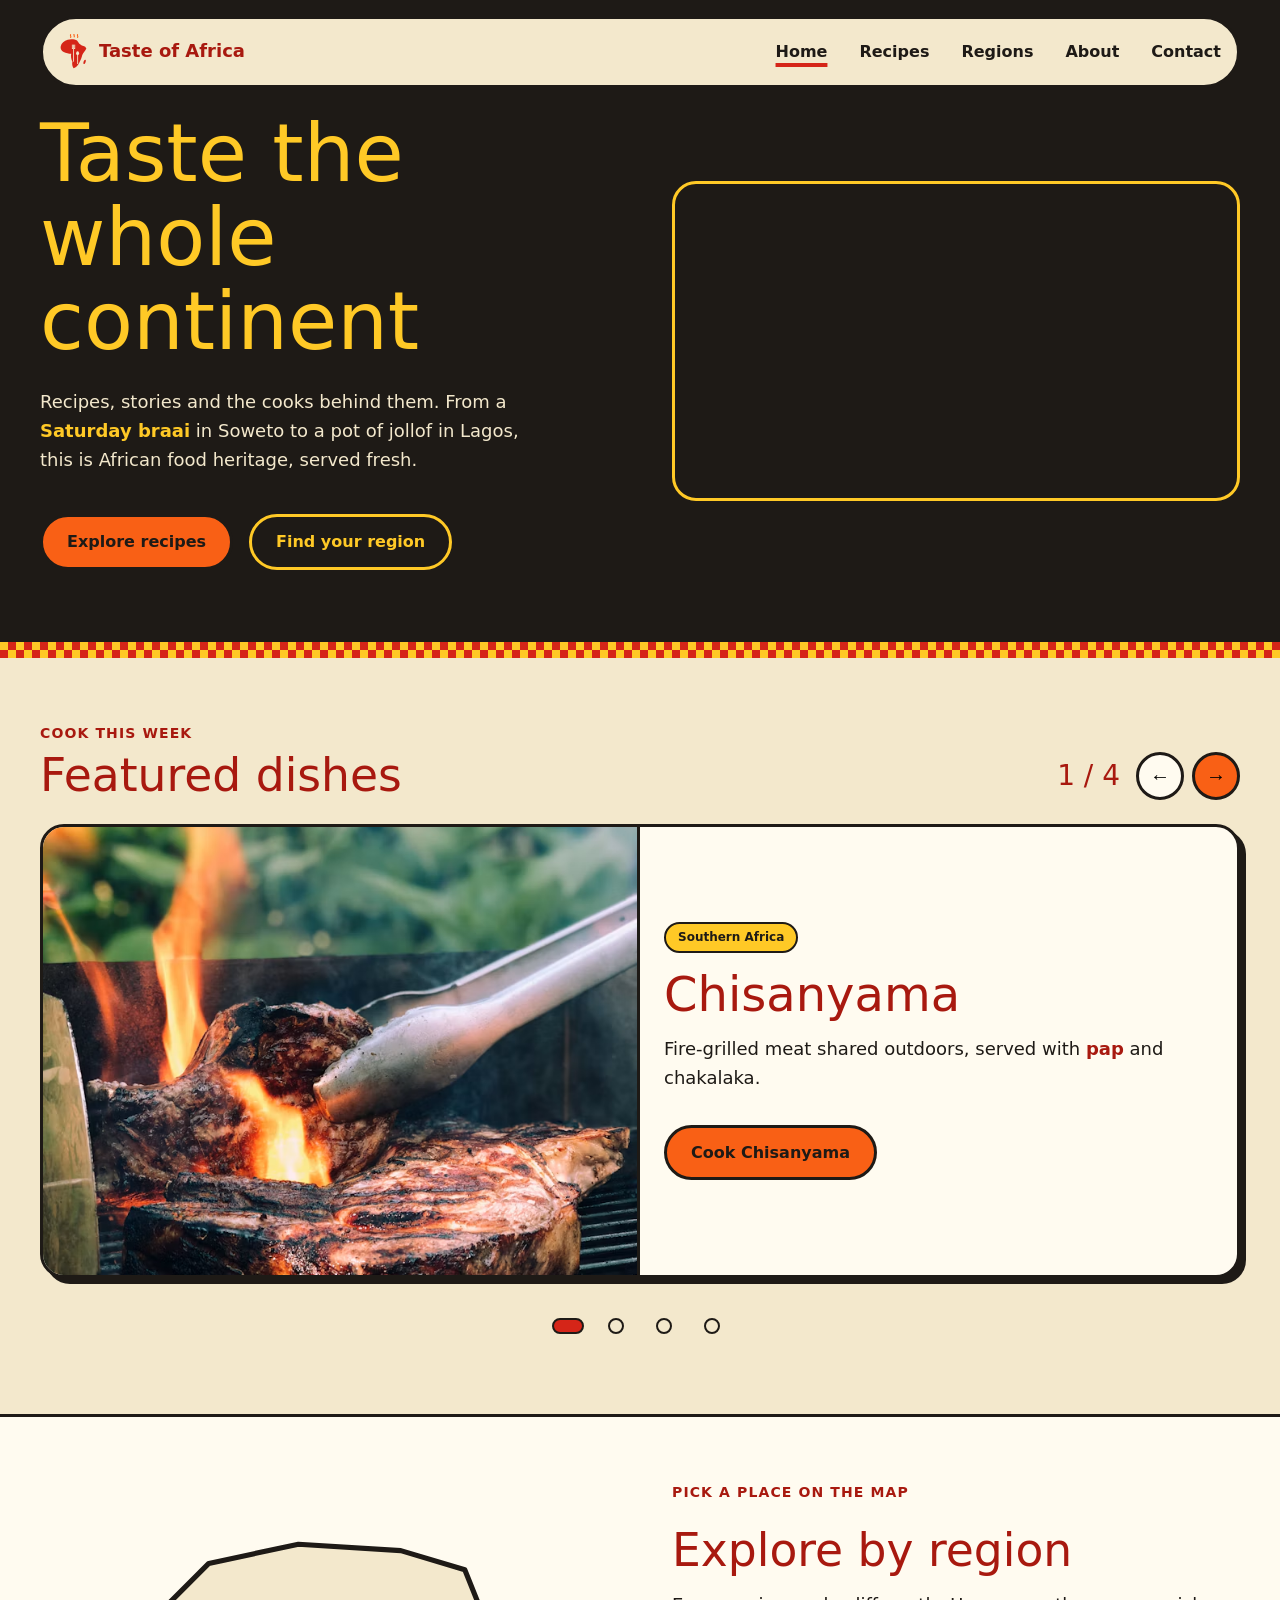
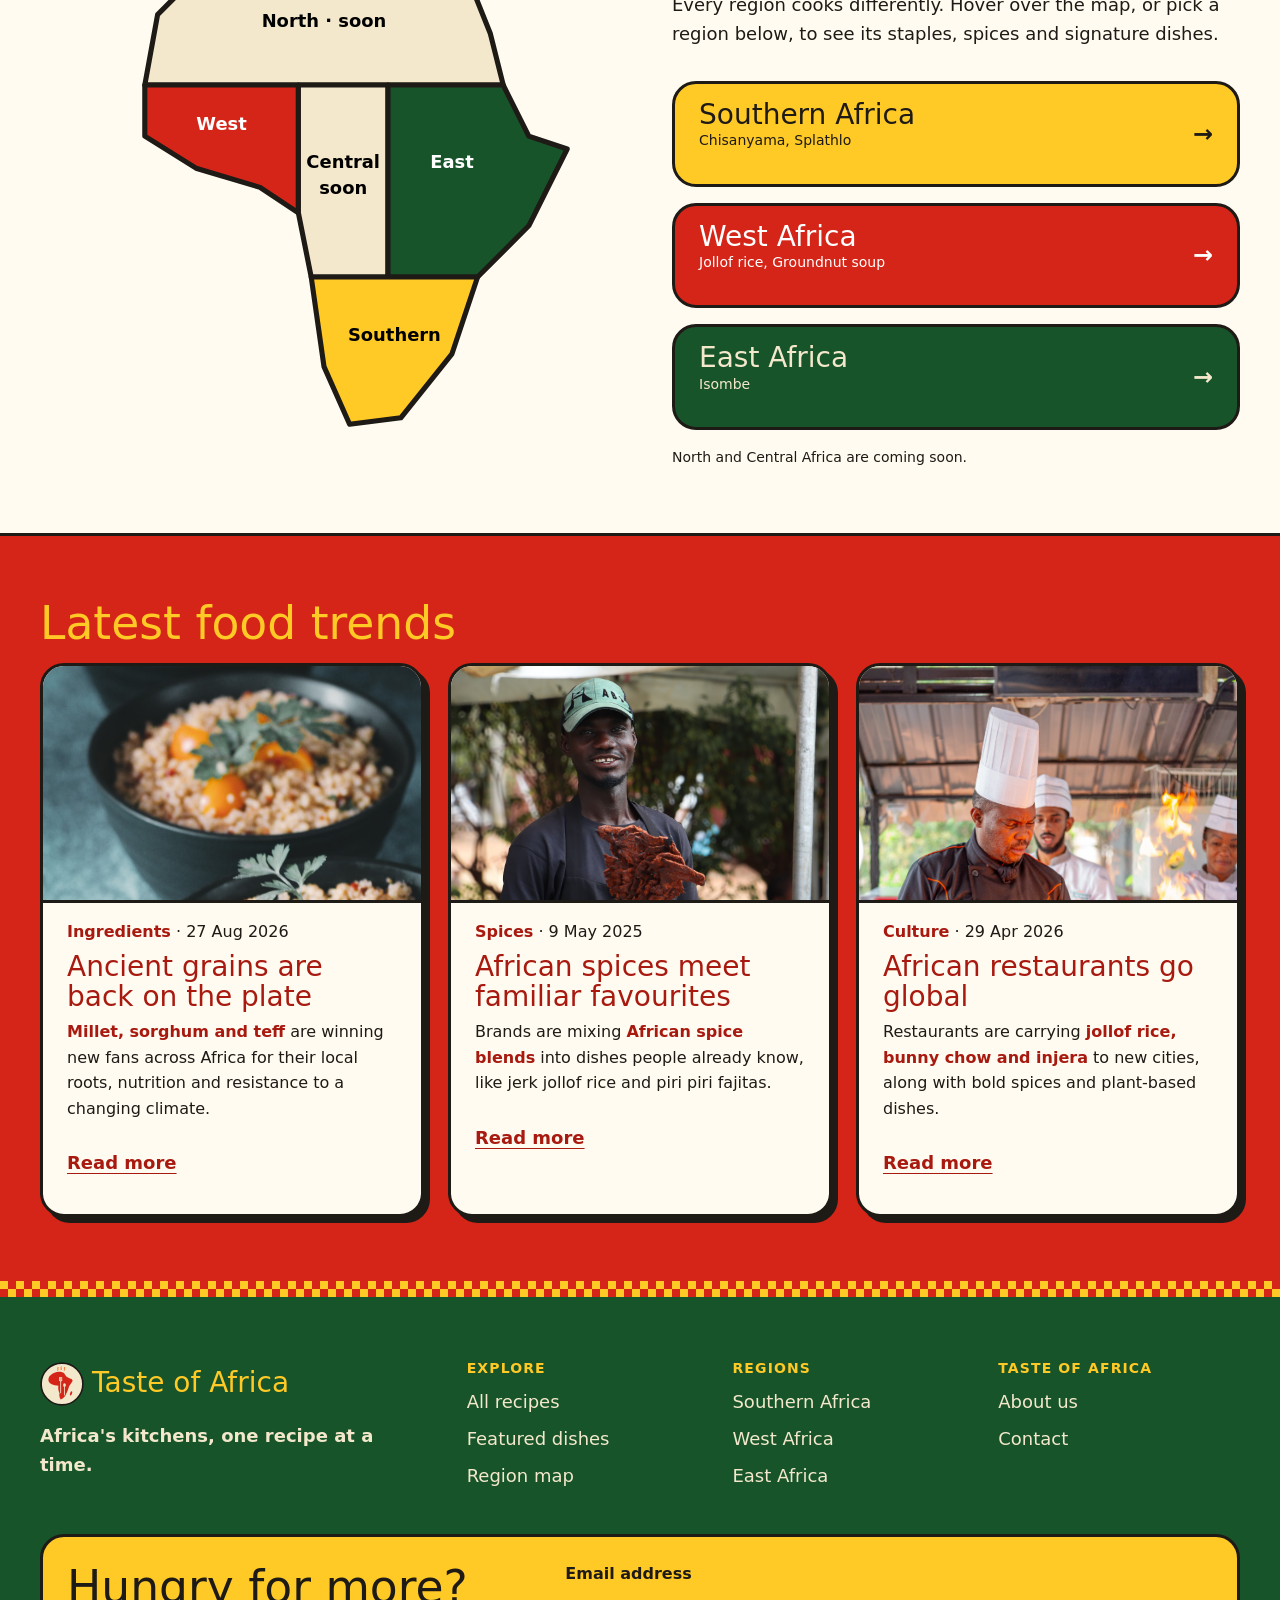
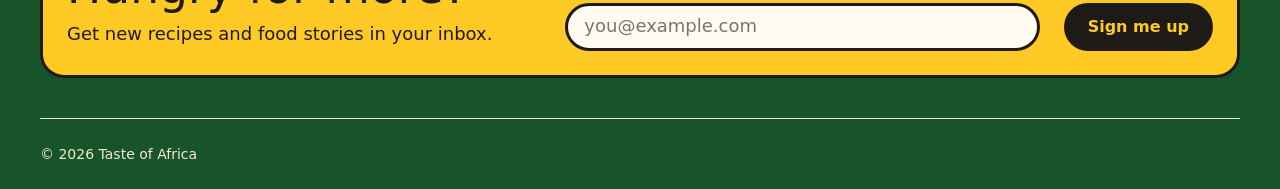
==== commit 8f82ec17: "feat: add logo, badge and favicon to all pages" ====
--- a/index.html
+++ b/index.html
@@ -5,6 +5,7 @@
   <meta name="viewport" content="width=device-width, initial-scale=1.0">
   <meta name="description" content="Recipes, regions and the stories behind African food, shared to keep African food heritage alive.">
   <title>Taste of Africa | Home</title>
+  <link rel="icon" href="images/favicon.svg" type="image/svg+xml">
 
   <link rel="preconnect" href="https://fonts.googleapis.com">
   <link rel="preconnect" href="https://fonts.gstatic.com" crossorigin>
@@ -17,7 +18,7 @@
   <header class="site-header">
     <nav class="nav" aria-label="Main">
       <a class="brand" href="index.html">
-        <img src="images/logo.svg" alt="" width="36" height="36">
+        <img src="images/logo-icon.svg" alt="" width="32" height="36">
         <span>Taste of Africa</span>
       </a>
       <button class="menu-button" type="button" aria-expanded="false" aria-controls="nav-links">Menu</button>
@@ -222,7 +223,7 @@
 
     <div class="footer-brand">
       <a class="brand" href="index.html">
-        <img src="images/logo.svg" alt="" width="36" height="36">
+        <img src="images/logo-badge.svg" alt="" width="44" height="44">
         <span>Taste of Africa</span>
       </a>
       <p class="tagline">Africa's kitchens, one recipe at a time.</p>
--- a/css/styles.css
+++ b/css/styles.css
@@ -361,12 +361,6 @@
     font-weight: 400;
     color: var(--sunshine);
   }
-
-  .brand img {
-    padding: 0.25rem;
-    border-radius: 50%;
-    background: var(--cream);
-  }
 }
 
 .footer-brand .tagline {
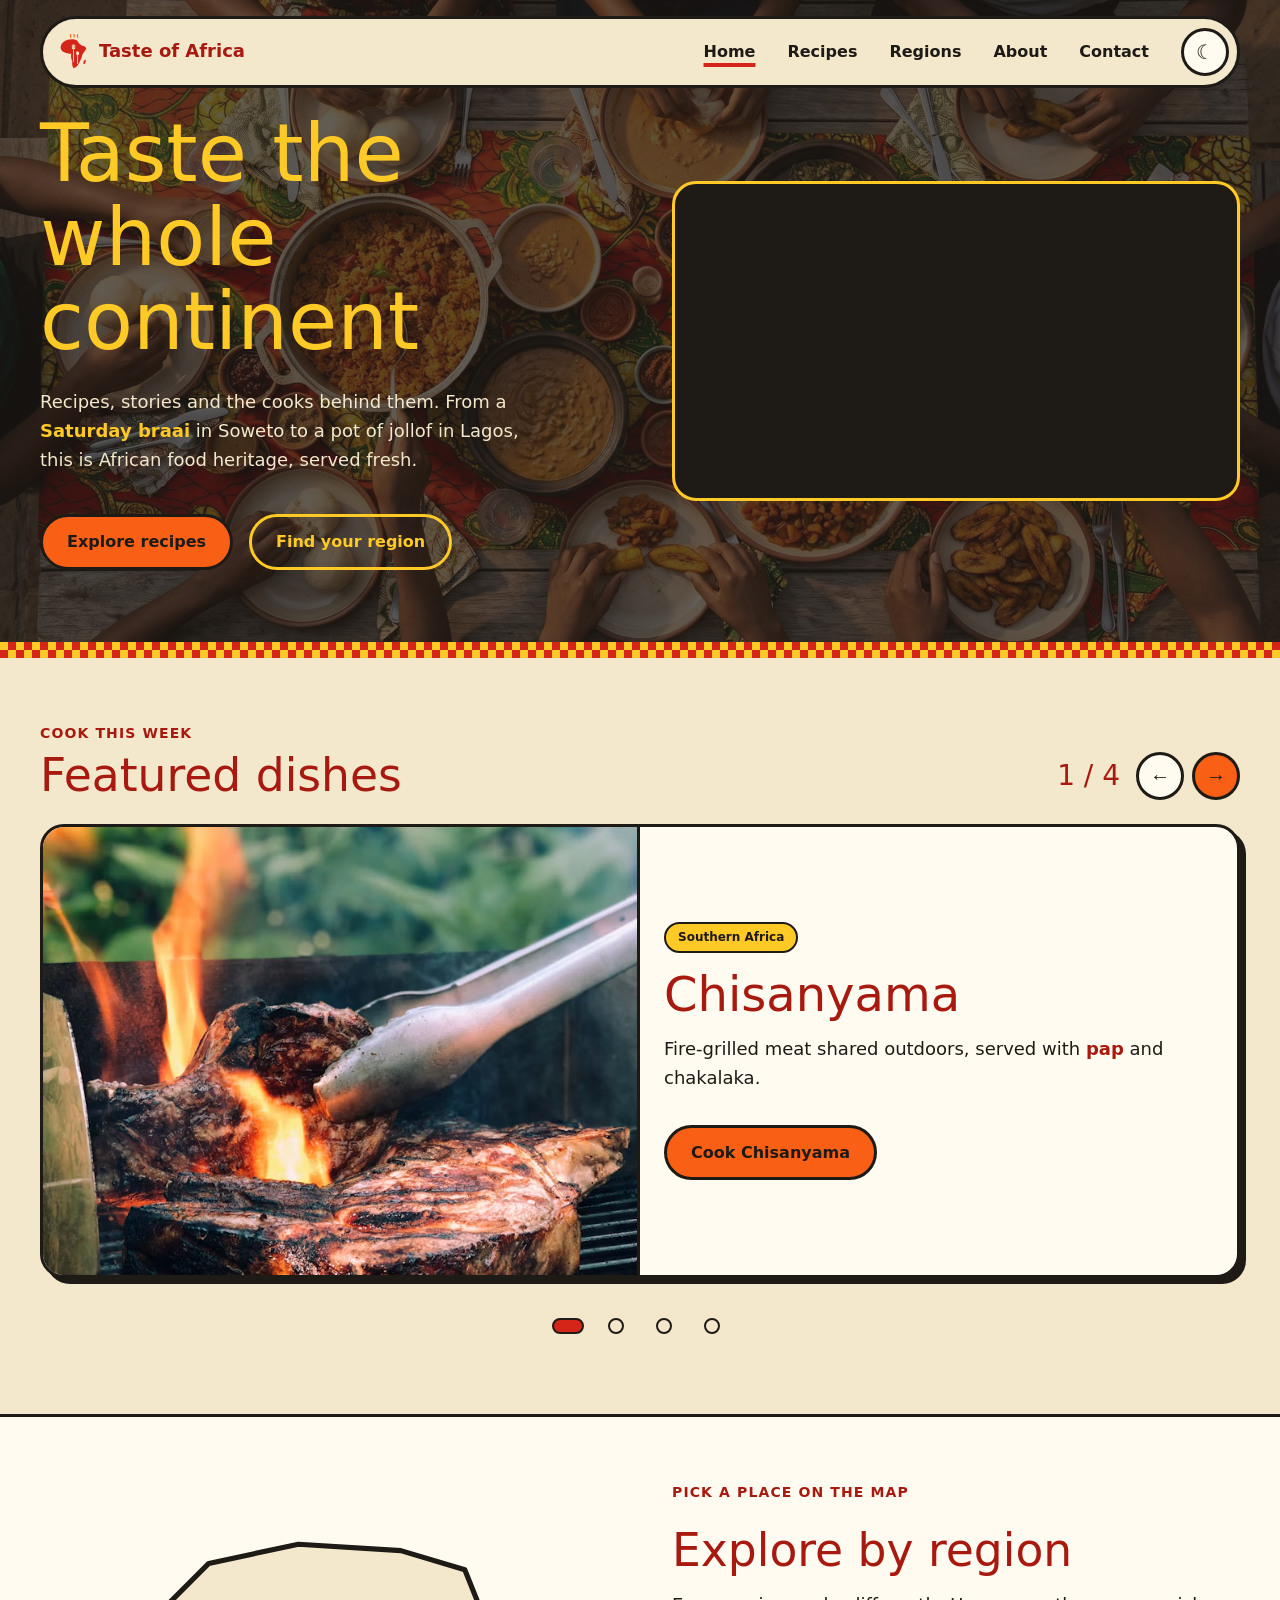
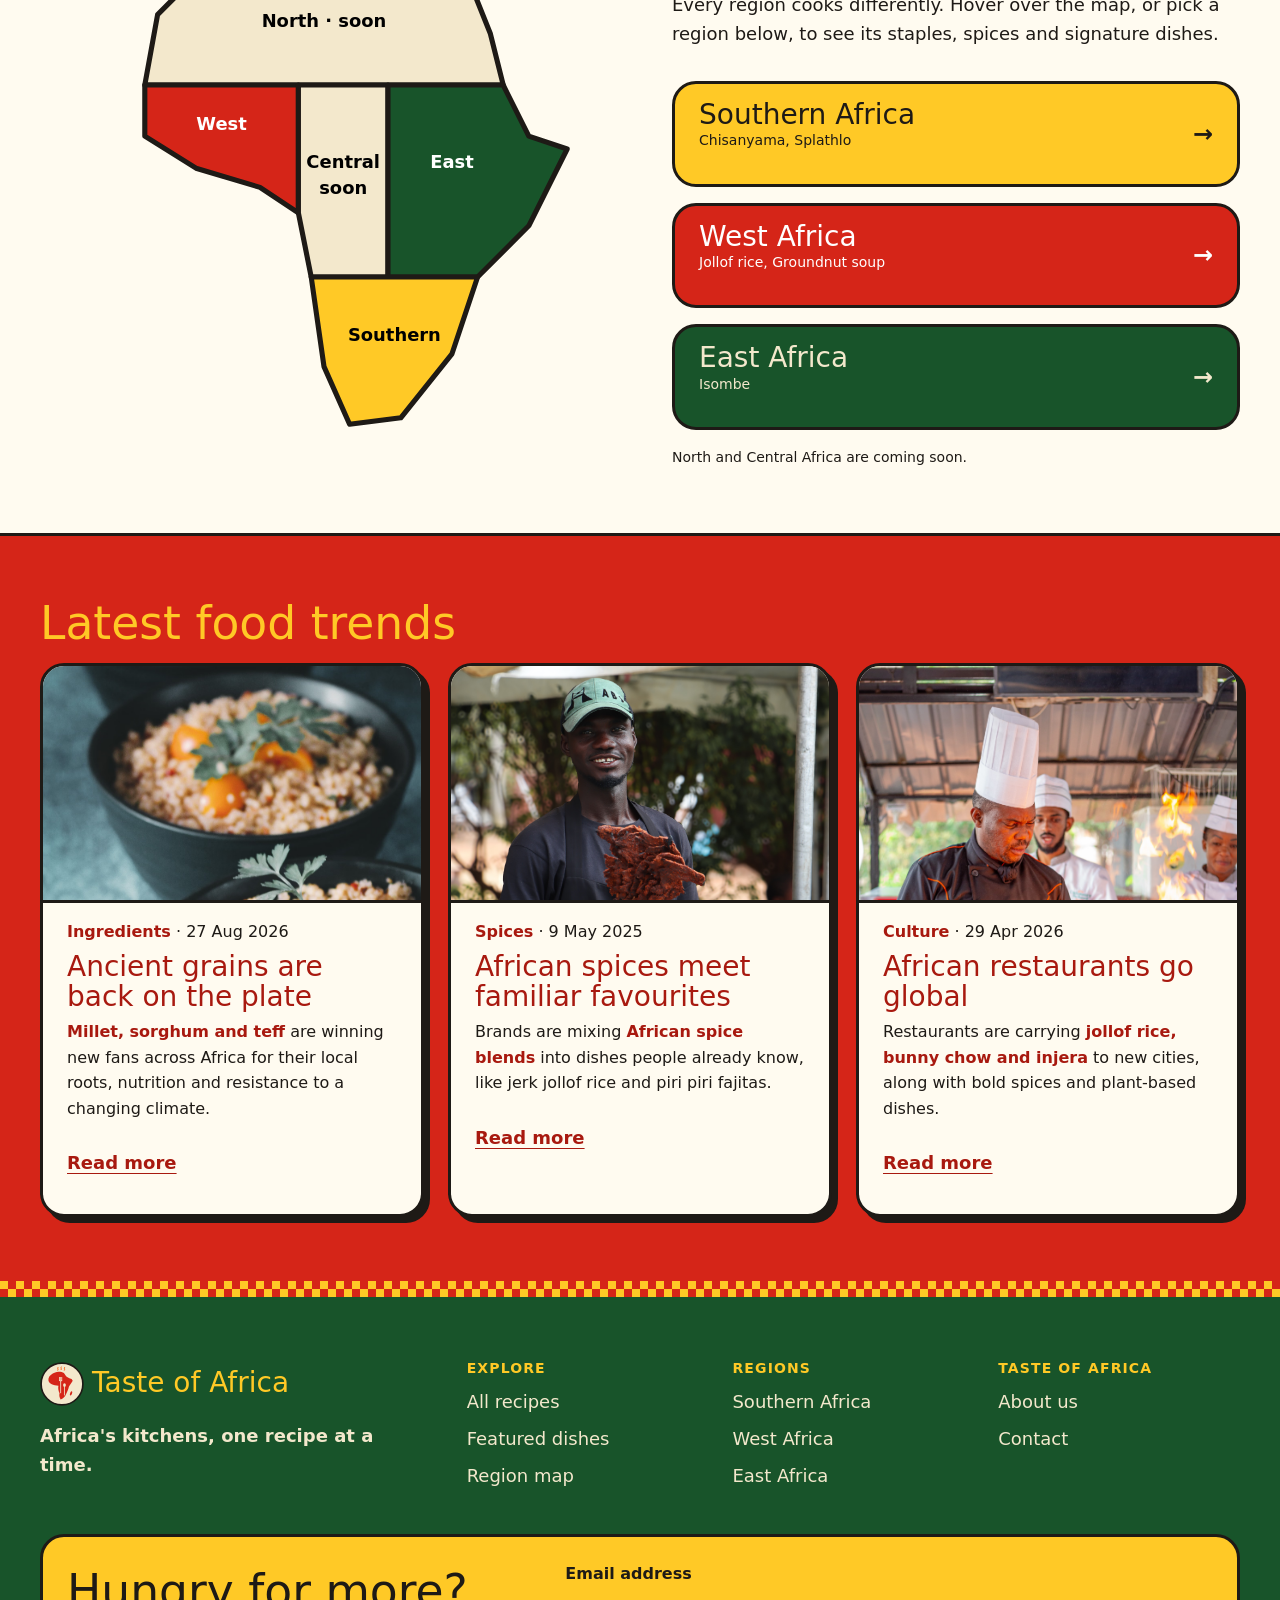
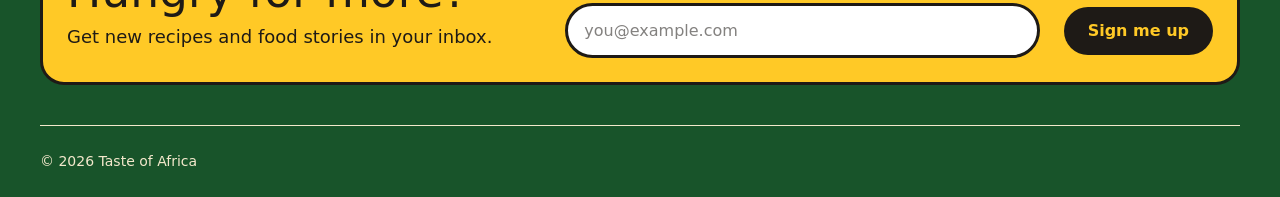
==== commit 8d82cc7d: "feat: add dark mode toggle to nav on every page" ====
--- a/index.html
+++ b/index.html
@@ -21,6 +21,7 @@
         <img src="images/logo-icon.svg" alt="" width="32" height="36">
         <span>Taste of Africa</span>
       </a>
+      <button class="theme-toggle" type="button" aria-pressed="false" aria-label="Dark mode"></button>
       <button class="menu-button" type="button" aria-expanded="false" aria-controls="nav-links">Menu</button>
       <ul class="nav-links" id="nav-links">
         <li><a href="index.html" aria-current="page">Home</a></li>
--- a/css/styles.css
+++ b/css/styles.css
@@ -11,6 +11,15 @@
   --ink: #1e1a16;
   --white: #ffffff;
 
+  /* Colour roles that the dark theme swaps */
+  --bg: var(--cream);
+  --surface: var(--card);
+  --text: var(--ink);
+  --line: var(--ink);
+  --accent: var(--chilli);
+  --field: var(--white);
+  --shadow-color: var(--ink);
+
   --font-heading: "Bagel Fat One", system-ui, sans-serif;
   --font-body: "Poppins", system-ui, sans-serif;
 
@@ -24,13 +33,24 @@
   --inline-pad: max(var(--space-s), (100% - var(--page-width)) / 2);
   --header-space: 7rem;
 
-  --border: 3px solid var(--ink);
+  --border: 3px solid var(--line);
   --radius-card: 1.5rem;
   --radius-image: 1.25rem;
   --radius-pill: 999px;
-  --shadow: 6px 6px 0 var(--ink);
-
-  --focus-color: var(--ink);
+  --shadow: 6px 6px 0 var(--shadow-color);
+
+  --focus-color: var(--text);
+}
+
+:root[data-theme="dark"] {
+  --bg: #17130f;
+  --surface: #241e18;
+  --text: var(--cream);
+  --line: var(--cream);
+  --accent: #ff8a70;
+  --field: #17130f;
+  --shadow-color: #000000;
+  color-scheme: dark;
 }
 
 @media (min-width: 768px) {
@@ -55,8 +75,8 @@
 
 body {
   margin: 0;
-  background: var(--cream);
-  color: var(--ink);
+  background: var(--bg);
+  color: var(--text);
   font-family: var(--font-body);
   font-size: 1.125rem;
   line-height: 1.6;
@@ -69,7 +89,7 @@
   font-family: var(--font-heading);
   font-weight: 400;
   line-height: 1.05;
-  color: var(--chilli);
+  color: var(--accent);
 }
 
 h1 {
@@ -93,7 +113,7 @@
 }
 
 a {
-  color: var(--chilli);
+  color: var(--accent);
   font-weight: 600;
   text-underline-offset: 0.2em;
 
@@ -118,21 +138,24 @@
   background: var(--ink);
 }
 
-ul[class],
-ol[class],
-.footer-links ul {
+:where(ul[class], ol[class], .footer-links ul) {
   margin: 0;
   padding: 0;
   list-style: none;
 }
 
-figure {
+figure,
+blockquote {
   margin: 0;
+}
+
+li::marker {
+  color: var(--tomato);
 }
 
 mark {
   background: none;
-  color: var(--mark-color, var(--chilli));
+  color: var(--mark-color, var(--accent));
   font-weight: 700;
 }
 
@@ -141,20 +164,63 @@
   outline-offset: 3px;
 }
 
-/* Text fields show focus on click too, so they get a softer glow instead of the outline */
 input,
 select,
 textarea {
+  width: 100%;
+  min-height: 3rem;
+  padding: 0.75rem var(--space-s);
+  border: var(--border);
+  border-radius: 0.75rem;
+  background: var(--field);
+  color: var(--text);
+  font: inherit;
+  font-size: 1rem;
+
+  &::placeholder {
+    color: color-mix(in srgb, var(--text) 55%, transparent);
+  }
+
+  /* Text fields show focus on click too, so they get a softer glow instead of the outline */
   &:focus-visible {
     outline: none;
     border-color: var(--carrot);
     box-shadow: 0 0 0 4px color-mix(in srgb, var(--carrot) 40%, transparent);
   }
-}
-
-main > section {
+
+  &:user-invalid {
+    border-color: var(--tomato);
+  }
+}
+
+textarea {
+  min-height: 10rem;
+  resize: vertical;
+}
+
+select {
+  appearance: none;
+  padding-right: 2.5rem;
+  background:
+    linear-gradient(45deg, transparent 50%, var(--text) 50%) calc(100% - 1.25rem) 50% / 0.4rem 0.4rem no-repeat,
+    linear-gradient(135deg, var(--text) 50%, transparent 50%) calc(100% - 0.85rem) 50% / 0.4rem 0.4rem no-repeat,
+    var(--field);
+  cursor: pointer;
+}
+
+label {
+  font-size: 1rem;
+  font-weight: 600;
+}
+
+main > * {
   position: relative;
   padding: var(--space-xl) var(--inline-pad);
+}
+
+/* Utility class, so it must win over any component's display value */
+.hidden {
+  display: none !important;
 }
 
 @media (prefers-reduced-motion: reduce) {
@@ -173,7 +239,7 @@
   font-weight: 700;
   letter-spacing: 0.08em;
   text-transform: uppercase;
-  color: var(--chilli);
+  color: var(--accent);
 }
 
 .btn {
@@ -231,11 +297,187 @@
   color: var(--cream);
 }
 
+/* Red and yellow checks drawn with a gradient, so no image is needed */
 .checker-strip {
   position: absolute;
   inset: auto 0 0;
   height: 1rem;
-  background: repeating-conic-gradient(var(--tomato) 0 25%, var(--sunshine) 0 50%) 0 0 / 1rem 1rem;
+  background: repeating-conic-gradient(var(--strip-color, var(--tomato)) 0 25%, var(--sunshine) 0 50%) 0 0 / 1rem 1rem;
+}
+
+/* Hides "Africa" in button labels on phones while screen readers still hear it */
+.long-label {
+  position: absolute;
+  width: 1px;
+  height: 1px;
+  overflow: hidden;
+  clip-path: inset(50%);
+  white-space: nowrap;
+
+  @media (min-width: 768px) {
+    position: static;
+    width: auto;
+    height: auto;
+    overflow: visible;
+    clip-path: none;
+  }
+}
+
+/* ========== Cards ========== */
+
+.slide,
+.trend-card,
+.recipe-card,
+.ingredients,
+.nutrition,
+.history-list li,
+.technique-list li,
+.staple-grid li,
+.dish-card,
+.contact-form {
+  border: var(--border);
+  border-radius: var(--radius-card);
+  background: var(--surface);
+}
+
+.slide,
+.trend-card,
+.recipe-card,
+.staple-grid li,
+.dish-card {
+  overflow: hidden;
+}
+
+.slide,
+.trend-card,
+.recipe-card,
+.dish-card {
+  box-shadow: var(--shadow);
+}
+
+.trend-card img,
+.recipe-card img,
+.staple-grid img {
+  width: 100%;
+  aspect-ratio: 16 / 10;
+  object-fit: cover;
+  border-bottom: var(--border);
+}
+
+.trend-card,
+.staple-grid li {
+  --card-pad: var(--space-m);
+  padding-bottom: var(--card-pad);
+
+  img {
+    margin-bottom: var(--space-s);
+  }
+
+  > :not(img) {
+    margin-inline: var(--card-pad);
+  }
+}
+
+/* Numbered cards: the 01, 02, 03 labels come from a CSS counter */
+.history-list,
+.technique-list {
+  display: grid;
+  gap: var(--space-m);
+  counter-reset: step;
+
+  li {
+    padding: var(--space-m);
+    color: var(--text);
+    font-size: 1rem;
+    counter-increment: step;
+
+    &::before {
+      content: counter(step, decimal-leading-zero);
+      display: block;
+      margin-bottom: var(--space-xs);
+      font-family: var(--font-heading);
+      font-size: 2.25rem;
+      line-height: 1;
+      color: var(--accent);
+    }
+  }
+
+  h3 {
+    margin-bottom: var(--space-xs);
+    font-size: 1.375rem;
+  }
+}
+
+/* ========== Top bands ========== */
+
+.hero,
+.page-band,
+.recipe-hero,
+.about-hero,
+.region-hero {
+  padding-top: var(--header-space);
+}
+
+.hero,
+.page-band,
+.recipe-hero,
+.region-hero {
+  --focus-color: var(--sunshine);
+  --mark-color: var(--sunshine);
+
+  h1 {
+    color: var(--sunshine);
+  }
+}
+
+.page-band,
+.recipe-hero {
+  --strip-color: var(--cream);
+  background: var(--tomato);
+  color: var(--white);
+}
+
+.about-hero {
+  background: var(--sunshine);
+  color: var(--ink);
+
+  h1 {
+    color: var(--chilli);
+  }
+}
+
+.page-band,
+.about-hero {
+  display: grid;
+  gap: var(--space-m);
+
+  @media (min-width: 1024px) {
+    grid-template-columns: 1fr 1fr;
+    align-items: center;
+    gap: var(--space-xl);
+  }
+
+  h1 {
+    margin: 0;
+  }
+
+  p {
+    max-width: 32rem;
+    font-size: 1.25rem;
+  }
+}
+
+/* ========== Red sections ========== */
+
+.trends,
+.history {
+  --focus-color: var(--sunshine);
+  background: var(--tomato);
+  color: var(--white);
+
+  h2 {
+    color: var(--sunshine);
+  }
 }
 
 /* ========== Header and nav ========== */
@@ -248,14 +490,16 @@
 }
 
 .nav {
+  --focus-color: var(--text);
   display: flex;
   flex-wrap: wrap;
   align-items: center;
   justify-content: space-between;
+  gap: var(--space-xs);
   padding: var(--space-xs) var(--space-xs) var(--space-xs) var(--space-s);
   border: var(--border);
   border-radius: var(--radius-card);
-  background: var(--cream);
+  background: var(--bg);
 
   @media (min-width: 768px) {
     border-radius: var(--radius-pill);
@@ -266,7 +510,7 @@
   display: flex;
   align-items: center;
   gap: var(--space-xs);
-  color: var(--chilli);
+  color: var(--accent);
   font-weight: 700;
   text-decoration: none;
 }
@@ -289,6 +533,39 @@
   }
 }
 
+/* Moon shows in light mode, sun in dark mode */
+.theme-toggle {
+  display: grid;
+  place-items: center;
+  width: 3rem;
+  height: 3rem;
+  margin-left: auto;
+  border: var(--border);
+  border-radius: 50%;
+  background: var(--surface);
+  color: var(--text);
+  font-size: 1.25rem;
+  cursor: pointer;
+
+  &::before {
+    content: "\263E";
+  }
+
+  &[aria-pressed="true"]::before {
+    content: "\2600";
+  }
+
+  &:hover {
+    background: var(--sunshine);
+    color: var(--ink);
+  }
+
+  @media (min-width: 768px) {
+    order: 1;
+    margin-left: var(--space-s);
+  }
+}
+
 .nav-links {
   display: none;
   flex-basis: 100%;
@@ -304,20 +581,21 @@
     flex-basis: auto;
     flex-direction: row;
     gap: var(--space-s);
+    margin-left: auto;
     padding: 0;
   }
 
   a {
     display: block;
     padding: 0.75rem var(--space-xs);
-    color: var(--ink);
+    color: var(--text);
     font-size: 1rem;
     text-decoration: none;
     text-decoration-thickness: 3px;
     text-underline-offset: 0.4em;
 
     &:hover {
-      color: var(--chilli);
+      color: var(--accent);
       text-decoration-line: underline;
     }
 
@@ -434,18 +712,8 @@
     color: var(--ink);
   }
 
-  label {
-    font-size: 1rem;
-    font-weight: 600;
-  }
-
   input {
-    min-height: 3rem;
-    padding: 0 var(--space-s);
-    border: var(--border);
     border-radius: var(--radius-pill);
-    background: var(--card);
-    font: inherit;
   }
 
   button {
@@ -464,6 +732,15 @@
   }
 }
 
+.newsletter-thanks {
+  font-weight: 700;
+
+  @media (min-width: 1024px) {
+    grid-column: 2 / -1;
+    grid-row: 1 / span 2;
+  }
+}
+
 .copyright {
   grid-column: 1 / -1;
   padding-top: var(--space-m);
@@ -474,13 +751,11 @@
 /* ========== Home: hero ========== */
 
 .hero {
-  --focus-color: var(--sunshine);
-  --mark-color: var(--sunshine);
+  --overlay: color-mix(in srgb, var(--ink) 70%, transparent);
   display: grid;
   gap: var(--space-l);
-  padding-top: var(--header-space);
   background:
-    linear-gradient(color-mix(in srgb, var(--ink) 70%, transparent) 0 0),
+    linear-gradient(var(--overlay), var(--overlay)),
     url("../images/hero.jpg") center / cover,
     var(--ink);
   color: var(--cream);
@@ -495,7 +770,6 @@
   h1 {
     margin-bottom: var(--space-m);
     font-size: clamp(3rem, 5vw + 1rem, 6.5rem);
-    color: var(--sunshine);
   }
 
   .hero-text p {
@@ -551,7 +825,8 @@
     height: 3rem;
     border: var(--border);
     border-radius: 50%;
-    background: var(--card);
+    background: var(--surface);
+    color: var(--text);
     font-size: 1.25rem;
     cursor: pointer;
 
@@ -562,6 +837,7 @@
 
   .carousel-next {
     background: var(--carrot);
+    color: var(--ink);
   }
 }
 
@@ -569,16 +845,11 @@
   margin: 0 var(--space-xs) 0 0;
   font-family: var(--font-heading);
   font-size: 1.75rem;
-  color: var(--chilli);
+  color: var(--accent);
 }
 
 .slide {
   display: none;
-  overflow: hidden;
-  border: var(--border);
-  border-radius: var(--radius-card);
-  background: var(--card);
-  box-shadow: var(--shadow);
 
   &.is-active {
     display: grid;
@@ -635,7 +906,7 @@
       content: "";
       width: 1rem;
       height: 1rem;
-      border: 2px solid var(--ink);
+      border: 2px solid var(--line);
       border-radius: var(--radius-pill);
       transition: width 0.2s;
     }
@@ -654,7 +925,7 @@
   flex-direction: column;
   gap: var(--space-s);
   border-block: var(--border);
-  background: var(--card);
+  background: var(--surface);
 
   @media (min-width: 1024px) {
     display: grid;
@@ -678,6 +949,7 @@
   }
 }
 
+/* Lets the map sit between the intro and the region cards on phones */
 .regions-text {
   display: contents;
 }
@@ -689,7 +961,7 @@
   margin-inline: auto;
 
   path {
-    stroke: var(--ink);
+    stroke: var(--line);
     stroke-width: 4;
     stroke-linejoin: round;
     transition: fill 0.2s;
@@ -803,15 +1075,6 @@
 
 /* ========== Home: latest food trends ========== */
 
-.trends {
-  --focus-color: var(--sunshine);
-  background: var(--tomato);
-
-  h2 {
-    color: var(--sunshine);
-  }
-}
-
 .trend-list {
   display: grid;
   gap: var(--space-m);
@@ -822,25 +1085,11 @@
 }
 
 .trend-card {
-  --focus-color: var(--ink);
-  overflow: hidden;
-  padding-bottom: var(--space-m);
-  border: var(--border);
-  border-radius: var(--radius-card);
-  background: var(--card);
-  box-shadow: var(--shadow);
+  --focus-color: var(--text);
+  color: var(--text);
 
   img {
-    width: 100%;
-    aspect-ratio: 16 / 10;
-    object-fit: cover;
     object-position: center 15%;
-    margin-bottom: var(--space-s);
-    border-bottom: var(--border);
-  }
-
-  > :not(img) {
-    margin-inline: var(--space-m);
   }
 
   h3 {
@@ -863,6 +1112,739 @@
 
   span {
     font-weight: 700;
+    color: var(--accent);
+  }
+}
+
+/* ========== Recipes: filter and grid ========== */
+
+.filter {
+  display: flex;
+  flex-wrap: wrap;
+  align-items: center;
+  gap: var(--space-s);
+  margin-bottom: var(--space-l);
+
+  p {
+    margin: 0;
+    font-size: 1rem;
+    font-weight: 700;
+  }
+
+  div {
+    display: flex;
+    flex-wrap: wrap;
+    gap: var(--space-xs);
+  }
+
+  button {
+    min-height: 3rem;
+    padding: 0 var(--space-m);
+    border: var(--border);
+    border-radius: var(--radius-pill);
+    background: transparent;
+    color: var(--text);
+    font: 600 1rem var(--font-body);
+    cursor: pointer;
+
+    &:hover {
+      background: var(--sunshine);
+      color: var(--ink);
+    }
+
+    &[aria-pressed="true"] {
+      background: var(--ink);
+      color: var(--sunshine);
+    }
+  }
+}
+
+.recipe-grid {
+  display: grid;
+  gap: var(--space-l);
+
+  @media (min-width: 768px) {
+    grid-template-columns: repeat(2, 1fr);
+  }
+
+  @media (min-width: 1024px) {
+    grid-template-columns: repeat(3, 1fr);
+  }
+}
+
+.recipe-card {
+  height: 100%;
+
+  figure {
+    display: flex;
+    flex-direction: column;
+    height: 100%;
+  }
+
+  figcaption {
+    display: flex;
+    flex: 1;
+    flex-direction: column;
+    align-items: flex-start;
+    gap: var(--space-xs);
+    padding: var(--space-m);
+  }
+
+  h2 {
+    margin: var(--space-xs) 0 0;
+    font-size: clamp(1.5rem, 1vw + 1.125rem, 2rem);
+  }
+
+  p {
+    font-size: 1rem;
+  }
+}
+
+.card-actions {
+  display: flex;
+  align-items: center;
+  justify-content: space-between;
+  gap: var(--space-s);
+  width: 100%;
+  margin-top: auto;
+  padding-top: var(--space-s);
+}
+
+.favorite-button {
+  min-height: 3rem;
+  padding: 0 var(--space-s);
+  border: 2px solid var(--line);
+  border-radius: var(--radius-pill);
+  background: var(--surface);
+  color: var(--text);
+  font: 600 0.875rem var(--font-body);
+  cursor: pointer;
+  transition: background-color 0.2s, color 0.2s;
+
+  &:hover {
+    background: var(--sunshine);
+    color: var(--ink);
+  }
+
+  &[aria-pressed="true"] {
+    background: var(--tomato);
+    color: var(--white);
+  }
+}
+
+/* ========== Recipe page: hero ========== */
+
+.recipe-hero {
+  display: grid;
+  gap: var(--space-l);
+
+  @media (min-width: 1024px) {
+    grid-template-columns: 1fr 1fr;
+    align-items: center;
+    gap: var(--space-xl);
+  }
+
+  h1 {
+    margin-block: var(--space-s);
+    font-size: clamp(3rem, 6vw + 1rem, 7.5rem);
+  }
+
+  > img {
+    width: 100%;
+    aspect-ratio: 4 / 3;
+    object-fit: cover;
+    border: var(--border);
+    border-radius: var(--radius-image);
+  }
+}
+
+.breadcrumb {
+  display: flex;
+  flex-wrap: wrap;
+  font-size: 0.875rem;
+
+  li + li::before {
+    content: "/";
+    margin-inline: var(--space-xs);
+  }
+
+  a {
+    color: var(--white);
+
+    &:hover {
+      color: var(--sunshine);
+    }
+  }
+}
+
+.recipe-tags {
+  display: flex;
+  flex-wrap: wrap;
+  gap: var(--space-xs);
+  margin-bottom: var(--space-m);
+
+  .tag {
+    border-color: currentColor;
+    background: transparent;
+    color: var(--white);
+  }
+
+  .tag:first-child {
+    border-color: var(--ink);
+    background: var(--sunshine);
+    color: var(--ink);
+  }
+}
+
+/* ========== Recipe page: content ========== */
+
+.recipe-layout {
+  display: grid;
+  gap: var(--space-l);
+
+  @media (min-width: 1024px) {
+    grid-template-columns: 20rem 1fr;
+    grid-template-areas:
+      "story story"
+      "ingredients method"
+      "nutrition video"
+      ". origin";
+    align-items: start;
+    column-gap: var(--space-xl);
+
+    .recipe-story { grid-area: story; }
+    .ingredients { grid-area: ingredients; }
+    .method { grid-area: method; }
+    .nutrition { grid-area: nutrition; }
+    .cook-along { grid-area: video; }
+    .origin { grid-area: origin; }
+  }
+}
+
+.recipe-story p {
+  max-width: 45rem;
+}
+
+.ingredients,
+.nutrition {
+  padding: var(--space-m);
+  font-size: 1rem;
+}
+
+.ingredients {
+  h2 {
+    font-size: 2rem;
+  }
+
+  h3 {
+    margin: var(--space-m) 0 var(--space-xs);
+    font-size: 1.25rem;
+  }
+
+  ul {
+    margin: 0;
+    padding-left: 1.25rem;
+  }
+
+  li {
+    margin-bottom: var(--space-xs);
+  }
+}
+
+.method details {
+  margin-bottom: var(--space-s);
+  border: var(--border);
+  border-radius: var(--radius-card);
+  background: var(--surface);
+
+  &[open] summary::after {
+    content: "\2212";
+  }
+
+  p {
+    padding: 0 var(--space-m) var(--space-m) calc(var(--space-m) + 2.5rem + var(--space-s));
+    font-size: 1rem;
+  }
+}
+
+.method summary {
+  display: flex;
+  align-items: center;
+  gap: var(--space-s);
+  min-height: 3rem;
+  padding: var(--space-s) var(--space-m);
+  font-weight: 700;
+  list-style: none;
+  cursor: pointer;
+
+  &::-webkit-details-marker {
+    display: none;
+  }
+
+  &::after {
+    content: "+";
+    margin-left: auto;
+    font-size: 1.5rem;
+    line-height: 1;
+  }
+}
+
+.step-number {
+  display: grid;
+  flex-shrink: 0;
+  place-items: center;
+  width: 2.5rem;
+  height: 2.5rem;
+  border: 2px solid var(--ink);
+  border-radius: 50%;
+  background: var(--sunshine);
+  color: var(--ink);
+}
+
+.nutrition table {
+  width: 100%;
+  border-collapse: collapse;
+}
+
+.nutrition caption {
+  margin-bottom: var(--space-s);
+  font-family: var(--font-heading);
+  font-size: 1.75rem;
+  line-height: 1.1;
+  text-align: left;
+  color: var(--accent);
+}
+
+.nutrition th,
+.nutrition td {
+  padding: var(--space-xs) 0;
+  border-bottom: 1px solid var(--line);
+  text-align: left;
+}
+
+.nutrition thead th {
+  border-bottom-width: 3px;
+}
+
+.nutrition tbody th {
+  font-weight: 400;
+}
+
+.nutrition td,
+.nutrition th:last-child {
+  text-align: right;
+}
+
+.nutrition-note {
+  margin-top: var(--space-s);
+  font-size: 0.75rem;
+}
+
+/* ========== Recipe page: more from this region ========== */
+
+.more-from-region {
+  display: flex;
+  flex-direction: column;
+  gap: var(--space-m);
+  border-top: var(--border);
+  background: var(--surface);
+
+  @media (min-width: 768px) {
+    flex-direction: row;
+    align-items: center;
+    justify-content: space-between;
+  }
+
+  h2 {
+    margin: 0;
+  }
+}
+
+.more-links {
+  display: flex;
+  flex-direction: column;
+  gap: var(--space-s);
+
+  @media (min-width: 768px) {
+    flex-direction: row;
+  }
+}
+
+/* ========== About: mission, story, history, visit ========== */
+
+.mission {
+  line-height: 1.5;
+
+  strong {
     color: var(--chilli);
   }
 }
+
+.why-we-started {
+  display: grid;
+  gap: var(--space-l);
+
+  @media (min-width: 1024px) {
+    grid-template-columns: 1fr 1fr;
+    align-items: center;
+    gap: var(--space-xl);
+  }
+
+  > img {
+    width: 100%;
+    aspect-ratio: 4 / 3;
+    object-fit: cover;
+    border: var(--border);
+    border-radius: var(--radius-image);
+  }
+
+  ul {
+    margin: var(--space-m) 0 0;
+    padding-left: 1.25rem;
+  }
+}
+
+.founder-quote {
+  margin-block: var(--space-m);
+  padding-left: var(--space-m);
+  border-left: 6px solid var(--tomato);
+
+  blockquote {
+    font-style: italic;
+  }
+
+  figcaption {
+    margin-top: var(--space-xs);
+    font-weight: 700;
+    color: var(--accent);
+
+    &::before {
+      content: "\2014  ";
+    }
+  }
+}
+
+.history > p {
+  max-width: 32rem;
+  margin-bottom: var(--space-l);
+}
+
+.history-list {
+  @media (min-width: 768px) {
+    grid-template-columns: repeat(2, 1fr);
+  }
+
+  @media (min-width: 1024px) {
+    grid-template-columns: repeat(4, 1fr);
+  }
+}
+
+.visit {
+  display: grid;
+  gap: var(--space-m);
+
+  @media (min-width: 1024px) {
+    grid-template-columns: 2fr 3fr;
+    grid-template-areas:
+      "text map"
+      "button map";
+    align-content: center;
+    column-gap: var(--space-xl);
+
+    .visit-text { grid-area: text; align-self: end; }
+    iframe { grid-area: map; aspect-ratio: 4 / 3; }
+    .btn { grid-area: button; align-self: start; justify-self: start; }
+  }
+
+  h2 {
+    margin-bottom: var(--space-s);
+  }
+
+  iframe {
+    background: var(--surface);
+  }
+}
+
+.venue {
+  font-size: 1rem;
+}
+
+/* ========== Contact: form and other ways to reach us ========== */
+
+.contact-layout {
+  display: grid;
+  gap: var(--space-xl);
+
+  @media (min-width: 1024px) {
+    grid-template-columns: 1fr 2fr;
+    align-items: start;
+
+    .other-contact { grid-column: 1; grid-row: 1; }
+    .contact-form { grid-column: 2; }
+  }
+}
+
+.contact-form {
+  display: grid;
+  gap: var(--space-m);
+  padding: var(--space-m);
+
+  @media (min-width: 768px) {
+    grid-template-columns: 1fr 1fr;
+    padding: var(--space-l);
+
+    > p,
+    .field:has(textarea),
+    button {
+      grid-column: 1 / -1;
+    }
+  }
+
+  > p {
+    font-size: 0.875rem;
+  }
+
+  button {
+    font-family: var(--font-body);
+    cursor: pointer;
+
+    @media (min-width: 768px) {
+      justify-self: start;
+    }
+  }
+}
+
+.field {
+  display: grid;
+  align-content: start;
+  gap: var(--space-xs);
+}
+
+.hint {
+  font-size: 0.875rem;
+}
+
+.form-error {
+  font-size: 0.875rem;
+  font-weight: 700;
+  color: var(--accent);
+}
+
+.form-success {
+  padding: var(--space-l);
+  border: var(--border);
+  border-radius: var(--radius-card);
+  background: var(--sunshine);
+  color: var(--ink);
+  font-family: var(--font-heading);
+  font-size: clamp(1.5rem, 2vw + 1rem, 2.25rem);
+  line-height: 1.2;
+
+  @media (min-width: 1024px) {
+    grid-column: 2;
+  }
+}
+
+.other-contact {
+  h2 {
+    margin-bottom: var(--space-m);
+  }
+
+  img {
+    width: 100%;
+    aspect-ratio: 4 / 3;
+    object-fit: cover;
+    margin-top: var(--space-m);
+    border: var(--border);
+    border-radius: var(--radius-image);
+  }
+}
+
+/* ========== Region pages ========== */
+
+.region-hero {
+  background: var(--forest);
+  color: var(--cream);
+
+  @media (min-width: 1024px) {
+    display: grid;
+    grid-template-columns: 1fr 1fr;
+    align-items: center;
+    column-gap: var(--space-xl);
+
+    nav { grid-column: 1 / -1; }
+    h1 { grid-row: 2 / span 2; }
+    p { align-self: end; }
+    .countries { align-self: start; }
+  }
+
+  h1 {
+    margin-block: var(--space-m);
+  }
+
+  p {
+    max-width: 32rem;
+    font-size: 1.25rem;
+  }
+
+  .countries {
+    margin-top: var(--space-s);
+    font-size: 0.875rem;
+  }
+}
+
+.region-switcher {
+  display: flex;
+  flex-wrap: wrap;
+  gap: var(--space-xs);
+
+  a {
+    display: inline-block;
+    padding: 0.75rem var(--space-m);
+    border: 2px solid var(--cream);
+    border-radius: var(--radius-pill);
+    color: var(--cream);
+    font-size: 1rem;
+    line-height: 1.25;
+    text-decoration: none;
+
+    &:hover {
+      background: var(--cream);
+      color: var(--ink);
+    }
+
+    &[aria-current="page"] {
+      border-color: var(--ink);
+      background: var(--sunshine);
+      color: var(--ink);
+    }
+  }
+}
+
+.food-culture {
+  display: grid;
+  gap: var(--space-m);
+
+  @media (min-width: 1024px) {
+    grid-template-columns: 1fr 1fr;
+    align-content: center;
+    column-gap: var(--space-xl);
+
+    img { grid-column: 2; grid-row: 1 / span 2; align-self: center; }
+  }
+
+  h2 {
+    margin: 0;
+    align-self: end;
+  }
+
+  p {
+    max-width: 36rem;
+    line-height: 1.75;
+  }
+
+  img {
+    width: 100%;
+    aspect-ratio: 4 / 3;
+    object-fit: cover;
+    border: var(--border);
+    border-radius: var(--radius-image);
+  }
+}
+
+.staple-grid {
+  display: grid;
+  grid-template-columns: repeat(2, 1fr);
+  gap: var(--space-s);
+
+  @media (min-width: 1024px) {
+    grid-template-columns: repeat(4, 1fr);
+    gap: var(--space-m);
+  }
+
+  li {
+    --card-pad: var(--space-s);
+  }
+
+  h3 {
+    margin-bottom: var(--space-xs);
+    font-size: 1.25rem;
+  }
+
+  p {
+    font-size: 0.875rem;
+  }
+}
+
+.technique-list {
+  @media (min-width: 768px) {
+    grid-template-columns: repeat(3, 1fr);
+  }
+
+  li {
+    background: var(--sunshine);
+    color: var(--ink);
+
+    &::before {
+      color: var(--ink);
+    }
+  }
+
+  h3 {
+    font-family: var(--font-body);
+    font-size: 1.125rem;
+    font-weight: 700;
+    color: var(--ink);
+  }
+
+  mark {
+    padding: 0.1em 0.4em;
+    border-radius: 0.4em;
+    background: var(--ink);
+    color: var(--sunshine);
+  }
+}
+
+.region-video > * {
+  max-width: 56rem;
+  margin-inline: auto;
+}
+
+.dish-list {
+  display: grid;
+  gap: var(--space-m);
+
+  @media (min-width: 768px) {
+    grid-template-columns: repeat(2, 1fr);
+  }
+}
+
+.dish-card {
+  display: grid;
+  grid-template-columns: 6rem 1fr;
+  align-items: center;
+  column-gap: var(--space-m);
+  height: 100%;
+  padding: var(--space-s);
+
+  @media (min-width: 768px) {
+    grid-template-columns: 8rem 1fr;
+  }
+
+  img {
+    grid-row: 1 / span 3;
+    width: 100%;
+    aspect-ratio: 1;
+    object-fit: cover;
+    border: 2px solid var(--line);
+    border-radius: var(--radius-image);
+  }
+
+  h3 {
+    margin: 0;
+  }
+
+  p {
+    font-size: 0.875rem;
+  }
+}
